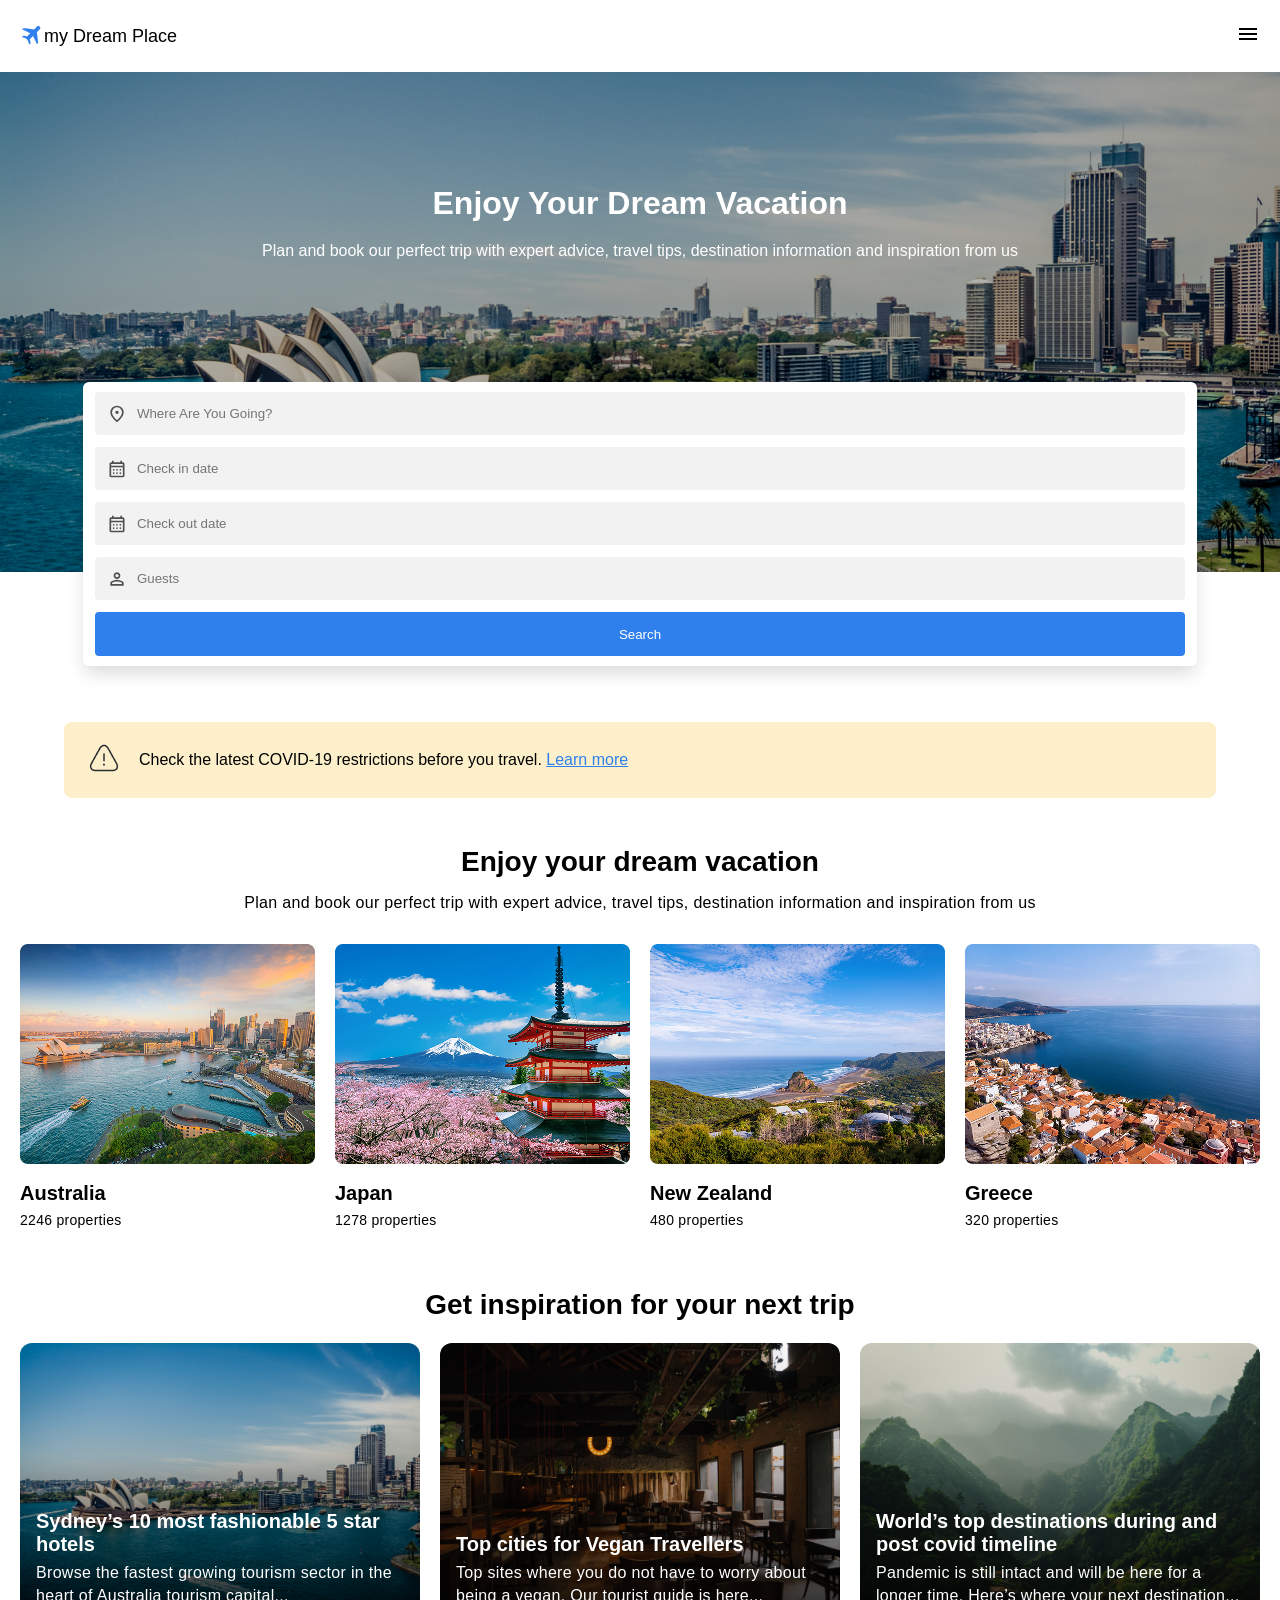
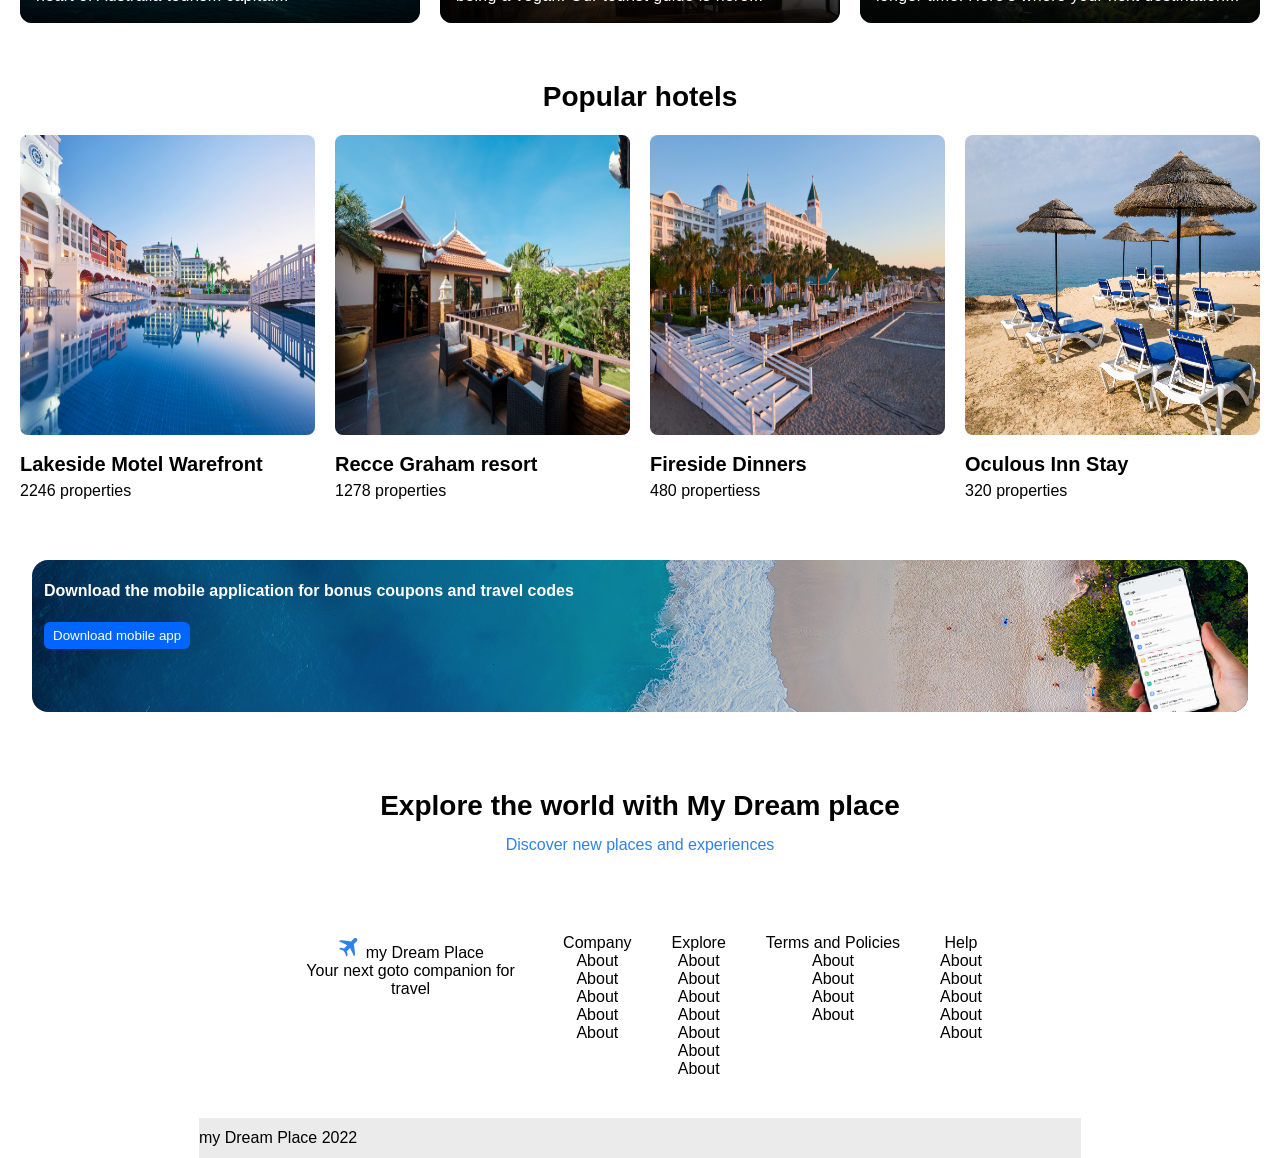
==== index.html @ c2b94d1c "Refactor mobile application section for improved layout and styling" ====
<!DOCTYPE html>
<html lang="en">
<head>
    <meta charset="UTF-8">
    <meta name="viewport" content="width=device-width, initial-scale=1.0">
    <title>Document</title>
    <link rel="stylesheet" href="style.css">
    <link rel="stylesheet" href="https://fonts.googleapis.com/css2?family=Material+Symbols+Outlined:opsz,wght,FILL,GRAD@24,400,0,0&icon_names=menu" />
</head>
<body>
    <header>
        <div class="header_dreamplace--logo">
            <div><img src="img/plane.png" alt="A Blue Plane Logo"></div>
            <div class="header_logo--text"><p>my Dream Place</p></div>
        </div>
        <nav>
            <div>
                <span class="material-symbols-outlined">menu</span>
            </div>
            <ul>
                <li class="nav-element"><a href="#">Home</a></li>
                <li class="nav-element"><a href="#">Discover</a></li>
                <li class="nav-element"><a href="#">Activities</a></li>
                <li class="nav-element"><a href="#">About</a></li>
                <li class="nav-element"><a href="#">Contact</a></li>
            </ul>
        </nav>
        <div class="header_dreamplace--account">
            <div class="header_account--register">
                <p>Register</p>
            </div>
            <div class="header_account--login">
                <p>Sign In</p>
            </div>
        </div>
    </header>
    <main>
        <div class="main_dreamvacation">
            <div class="main_dreamvacation--img">
                <img src="img/89fa2b06f05ea716209b4ede5a3107407feb60d4.jpg" alt="">
                <div class="main_dreamvacation--text">
                    <h1>Enjoy Your Dream Vacation</h1>
                    <p>Plan and book our perfect trip with expert advice, travel tips, destination information and  inspiration from us</p>
                </div>                
            </div>
            <div class="main_dreamvacation--search">
                <div class="main_search">
                    <div class="dreamvacation_search-input">
                        <input type="text" placeholder="Where Are You Going?">
                        <img src="img/location_on_24dp_4F4F4F_FILL0_wght400_GRAD0_opsz24.svg" alt="">
                    </div>
                    <div class="dreamvacation_search-input">
                        <input type="text" placeholder="Check in date">
                        <img src="img/calendar_month_24dp_4F4F4F_FILL0_wght400_GRAD0_opsz24.svg" alt="">
                    </div>
                    <div class="dreamvacation_search-input">
                        <input type="text" placeholder="Check out date">
                        <img src="img/calendar_month_24dp_4F4F4F_FILL0_wght400_GRAD0_opsz24.svg" alt="">
                    </div>
                    <div class="dreamvacation_search-input">
                        <input type="text" placeholder="Guests">
                        <img src="img/person_24dp_4F4F4F_FILL0_wght400_GRAD0_opsz24.svg" alt="">
                    </div>
                    <button>Search</button>                    
                </div>
            </div>
        </div>
    </main>
    <div class="main_covid">
        <div class="main_covid--dangericon">
            <img src="img/danger.png" alt="Danger Icon">
        </div>
        <div class="main_covid--text">
            <p>Check the latest COVID-19 restrictions before you travel. <span><a href="#">Learn more</a></span></p>
        </div>
    </div>
    <div class="dreamvacation_help">
        <section class="help_choose-country">
            <h2>Enjoy your dream vacation</h2>
            <p>Plan and book our perfect trip with expert advice, travel tips, destination information and inspiration from us</p>
            <div class="choose_country">
                <div class="choose_country--option">
                    <img src="img/australia.png" alt="Sydney">
                    <div class="country_option--text">
                        <h3>Australia</h3>
                        <p>2246 properties</p>
                    </div>
                </div>
                <div class="choose_country--option">
                    <img src="img/japan.png" alt="Sydney">
                    <div class="country_option--text">
                        <h3>Japan</h3>
                        <p>1278 properties</p>
                    </div>
                </div>
                <div class="choose_country--option">
                    <img src="img/new-zealand.png" alt="Sydney">
                    <div class="country_option--text">
                        <h3>New Zealand</h3>
                        <p>480 properties</p>
                    </div>
                </div>
                <div class="choose_country--option">
                    <img src="img/greece.png" alt="Sydney">
                    <div class="country_option--text">
                        <h3>Greece</h3>
                        <p>320 properties</p>
                    </div>
                </div>
            </div>
        </section>
        <section class="help_inspiration">
            <h2>Get inspiration for your next trip</h2>
            <div class="inspiration_trip">
                <div class="inspiration_trip--card">
                    <img src="img/sydney2.jpg" alt="Sydney">
                    <div class="gradient"></div>
                    <div class="inspiration_trip--text">
                        <h3>Sydney’s 10 most fashionable 5 star hotels</h3>
                        <p>Browse the fastest growing tourism sector in the heart of Australia tourism capital...</p>
                    </div>
                </div>
                <div class="inspiration_trip--card">
                    <img src="img/restaurant.jpg" alt="Sydney">
                    <div class="gradient"></div>
                    <div class="inspiration_trip--text">
                    <h3>Top cities for Vegan Travellers</h3>
                    <p>Top sites where you do not have to worry about being a vegan. Our tourist guide is here...</p>
                    </div>
                </div>
                <div class="inspiration_trip--card">
                    <img src="img/greenmountains.jpg" alt="Sydney">
                    <div class="gradient"></div>
                    <div class="inspiration_trip--text">
                    <h3>World’s top destinations during and post covid timeline</h3>
                    <p>Pandemic is still intact and will be here for a longer time. Here’s where your next destination...</p>
                    </div>
                </div>
            </div>
        </section>
        <section class="popular_hotels">
            <h2>Popular hotels</h2>
            <div class="popular_hotels--option">
                <div class="hotels_option">
                    <img src="img/hotel1.jpg" alt="Hotel">
                    <div>
                        <h3>Lakeside Motel Warefront</h3>
                        <p>2246 properties</p>
                    </div>                    
                </div>
                <div class="hotels_option">
                    <img src="img/relax-resort.jpg" alt="Hotel">
                    <div>
                        <h3>Recce Graham resort</h3>
                        <p>1278 properties</p>
                    </div>                    
                </div>
                <div class="hotels_option">
                    <img src="img/popular-resort.jpg" alt="Hotel">
                    <div>
                        <h3>Fireside Dinners</h3>
                        <p>480 propertiess</p>
                    </div>                    
                </div>
                <div class="hotels_option">
                    <img src="img/beach-resort.jpg" alt="Hotel">
                    <div>
                        <h3>Oculous Inn Stay</h3>
                        <p>320 properties</p>
                    </div>                    
                </div>
            </div>
        </section>
    </div>
    <div class="mobile_application">
        <div class="mobile_application1">
            <div class="application_ad--img1">
                <img src="img/beach.png" alt="">
            </div>
            <div class="application_ad--img2">
                <img src="img/hand.png" alt="">
            </div>
            <div class="application_ad--text">
                <h2>Download the mobile application for bonus coupons and travel codes</h2>
                <button>Download mobile app</button>
            </div>            
        </div>
    </div>
    <div class="mobile_application--text">
        <h2>Explore the world with My Dream place</h2>
        <p>Discover new places and experiences</p>
    </div>
    <footer class="footer_dreamplace">
        <div class="footer_dreamplace--logo">
            <img src="img/plane.png" alt="">
            <span>my Dream Place</span>
            <p>Your next goto companion for travel</p>
        </div>
        <div>
            <span>Company</span>
            <ul>
                <li>About</li>
                <li>About</li>
                <li>About</li>
                <li>About</li>
                <li>About</li>
            </ul>
        </div>  
        <div>
            <span>Explore</span>
            <ul>
                <li>About</li>
                <li>About</li>
                <li>About</li>
                <li>About</li>
                <li>About</li>
                <li>About</li>
                <li>About</li>
            </ul>
        </div>
        <div>
            <span>Terms and Policies</span>
            <ul>
                <li>About</li>
                <li>About</li>
                <li>About</li>
                <li>About</li>
            </ul>
        </div>
        <div>
            <span>Help</span>
            <ul>
                <li>About</li>
                <li>About</li>
                <li>About</li>
                <li>About</li>
                <li>About</li>
            </ul>
        </div>
        <div class="copy">
            <p>my Dream Place 2022</p>
        </div>
    </footer>
</body>
</html>
---- style.css ----
* {
    box-sizing: border-box;
    margin: 0;
    padding: 0;
    list-style: none;
}

:root {
    --principal-color: #FFFFFF;
    --secondary-color: #000000;
    --text-color: #333333;
    --logo-text: #1B1F2D;
    --input-color: #F2F2F2;
    --gray-text-color: #4F4F4F;
    --button-color: #2F80ED;
    --covid-advise: #FCEFCA;    
    --copy:#EBEBEB;
}

body {
    background-color: var(--principal-color);
    font-family: Arial, Helvetica, sans-serif;
    display: flex;
    flex-direction: column;
    align-items: center;
}


/* HEADER ------------- */

header{
    display: flex;
    width: 100%;
    justify-content: space-between;
    padding: 22px 20px;
}

.header_dreamplace--logo {
    display: flex;
    align-items: center;
}

.header_logo--text{
    font-size: 18px;
    letter-spacing: 2%;
}

nav ul {
    display: none;
}

.header_dreamplace--account {
    display: none;
}

/* MAIN ---------------- */

main{
    width: 100%;
}

.main_dreamvacation{ 
    position: relative;
    display: flex;
    flex-direction: column;
    align-items: center;
    height: 100%;
}

.main_dreamvacation--img {
    width: 100%;
    height: 500px;
    position: relative;    
}

.main_dreamvacation--img img{
    width: 100%;
    height: 100%;
    filter: brightness(0.7);
    object-fit: cover;
}

.main_dreamvacation--text {
    color: var(--principal-color);
    text-align: center;
    position: absolute;
    width: 100%;
    top: 30%;
    left: 50%;
    transform: translate(-50%,-50%);
}

.main_dreamvacation--text h1{
    margin-bottom: 20px;
    font-size: 32px;
}

.main_dreamvacation--search {
    position: absolute;
    top: 62%;
    left: 50%;
    transform: translate(-50%);
    width: 100%;
    display: flex;
    justify-content: center;
}

.main_search {
    display: flex;
    flex-wrap: wrap;
    justify-content: center;
    background-color: var(--principal-color);
    padding: 10px 12px;
    border-radius: 6px;
    gap: 12px;
    box-shadow: 0px 9px 18px -2px rgba(0,0,0,0.15);
}

.dreamvacation_help {
    width: 100%;
    max-width: 1240px;
}

.dreamvacation_search-input {
    position: relative;
    width: 100%;
}

.dreamvacation_search-input input{
    background-color: var(--input-color);
    border-radius: 4px;
    border: none;
    padding: 14px 14px 14px 42px;
    width: 100%;
}

.dreamvacation_search-input img{
    position: absolute;
    left: 12px;
    top: 50%;
    transform: translateY(-50%);
    width: 20px;
}

.main_search button{
    display: inline-block;
    width: 100%;
    padding: 12px 50px;
    height: 44px;
    color: var(--principal-color);
    background-color: var(--button-color);
    border: none;
    border-radius: 4px;
}

.main_covid{
    margin-top: 150px;
    display: flex;
    align-items: center;
    background-color: var(--covid-advise);
    padding: 20px 24px;
    gap: 19px;
    width: 90%;
    max-width: 1240px;
    margin-bottom: 50px;
    border-radius: 8px;
}

.main_covid--text{
    font-size: 16px;
}

.main_covid--text span a {
    color: var(--button-color);
}

/* TRAVEL HELP */
.help_choose-country{
    text-align: center;
    margin-bottom: 60px;
}

h2 {
    font-size: 28px;
    line-height: 1;
    text-align: center;
    margin-bottom: 24px;
}

.help_choose-country p {
    font-size: 16px;
    line-height: 1.4;
    letter-spacing: 0.02em;
    margin-bottom: 30px;
}

.help_choose-country h2{
    margin: 0;
    margin-bottom: 16px;
}

.choose_country{
    display: flex;
    justify-content: center;
    flex-wrap: wrap;
    gap: 20px;
}

.choose_country--option img {
    width: 100%;
}

.country_option--text{
    margin-top: 14px;
    text-align: left;
}

h3{
    font-size: 20px;
}

.country_option--text p{
    margin: 0;
    margin-top: 6px;
    font-size: 14px;
    letter-spacing: 0.02em;
}


.inspiration_trip {
    margin-top: 24px;
    display: flex;
    flex-wrap: wrap;
    justify-content: center;
    position: relative;
    gap: 20px;
}

.inspiration_trip--card {
    position: relative; /* Limita el degradado y el texto a la imagen */
    width: 90%;
    max-width: 400px;
    max-height: 280px;
    aspect-ratio: 4 / 3;
    border-radius: 12px;
    overflow: hidden;
}

.inspiration_trip--card img {
    width: 100%;
    height: 100%;
    object-fit: cover;
    display: block;
}

.gradient {
    position: absolute;
    top: 0;
    left: 0;
    width: 100%;
    height: 100%;
    background: linear-gradient(to top, rgba(0, 0, 0, 0.85) 0%, rgba(0, 0, 0, 0.2) 60%, transparent 100%);
}

.inspiration_trip--text {
    position: absolute;
    bottom: 0;
    left: 0;
    width: 100%;
    padding: 16px;
    box-sizing: border-box;
    color: #ffffff;
}

.inspiration_trip--text h2 {
    margin: 0;
    line-height: 1.2;
    text-align: start;
}

.inspiration_trip--text p {
    font-size: 16px;
    line-height: 1.4;
    margin-top: 6px;
    letter-spacing: 0.02em; 
    width: 100%; 
}

.popular_hotels{
    margin: 60px 0;
}

.popular_hotels--option{
    display: flex;
    flex-wrap: wrap;
    gap: 20px;
    justify-content: center;
}

.hotels_option{
    width: 295px;
}

.hotels_option img {
    width: 100%;
    height: 300px;
    border-radius: 8px;
}

.hotels_option h3 {
    margin-top: 14px;
    margin-bottom: 6px;
}

/* MOBILE APPLICATION */

.mobile_application {
    width: 95%;
    max-width: 1240px;
}

.mobile_application1 {
    position: relative;
    margin: 0 auto;
    border-radius: 16px;
    overflow: hidden; /* Corta la imagen de la playa en las esquinas redondeadas */
    display: flex;
    flex-direction: column;
    align-items: space-between;
}

.application_ad--img1 {
    width: 100%;
    height: 280px;
    position: absolute;
    z-index: 1;
}

.application_ad--img1 img{
    width: 100%;
    height: 100%;
    object-fit: cover;
    object-position: center;
}

.application_ad--img2 {
    position: absolute;
    right: -100px; /* Lo fijamos al borde derecho */
    bottom: -70px; /* Se apoya en la parte inferior */
    height: 160%; /* Le damos suficiente altura para que sobresalga */
    z-index: 2;
}

.application_ad--img2 img{
    width: 100%;
    height: 100%;
    object-fit: contain;
    transform: rotate(-10deg);
}

.application_ad--text {
    position: relative;
    z-index: 3;
    height: 152px;
    padding: 20px 12px;
    color: #ffffff;
    top: 10%;
}

.application_ad--text h2 {
    font-size: 16px;
    text-align: start;
    margin-bottom: 20px;
    line-height: 1.4;
    max-width: 60%;
}

.application_ad--text button {
    padding: 6px 9px;
    background-color: #0066ff;
    color: white;
    border: none;
    border-radius: 6px;
    cursor: pointer;
}

.mobile_application--text {
    margin: 80px 0;
    text-align: center;
}

.mobile_application--text h2{
    margin: 0;
    margin-bottom: 16px;
}

.mobile_application--text p{
    color: var(--button-color);
}

/* FOOTER */

.footer_dreamplace {
    display: flex;
    justify-content: center;
    flex-wrap: wrap;
    gap: 40px;
    text-align: center;
}

.footer_dreamplace--logo {
    width: 225px;
    height: 70px;
}

.copy {
    width: 100%;
    height: 40px;
    background-color: var(--copy);
    display: flex;
    align-items: center;
}
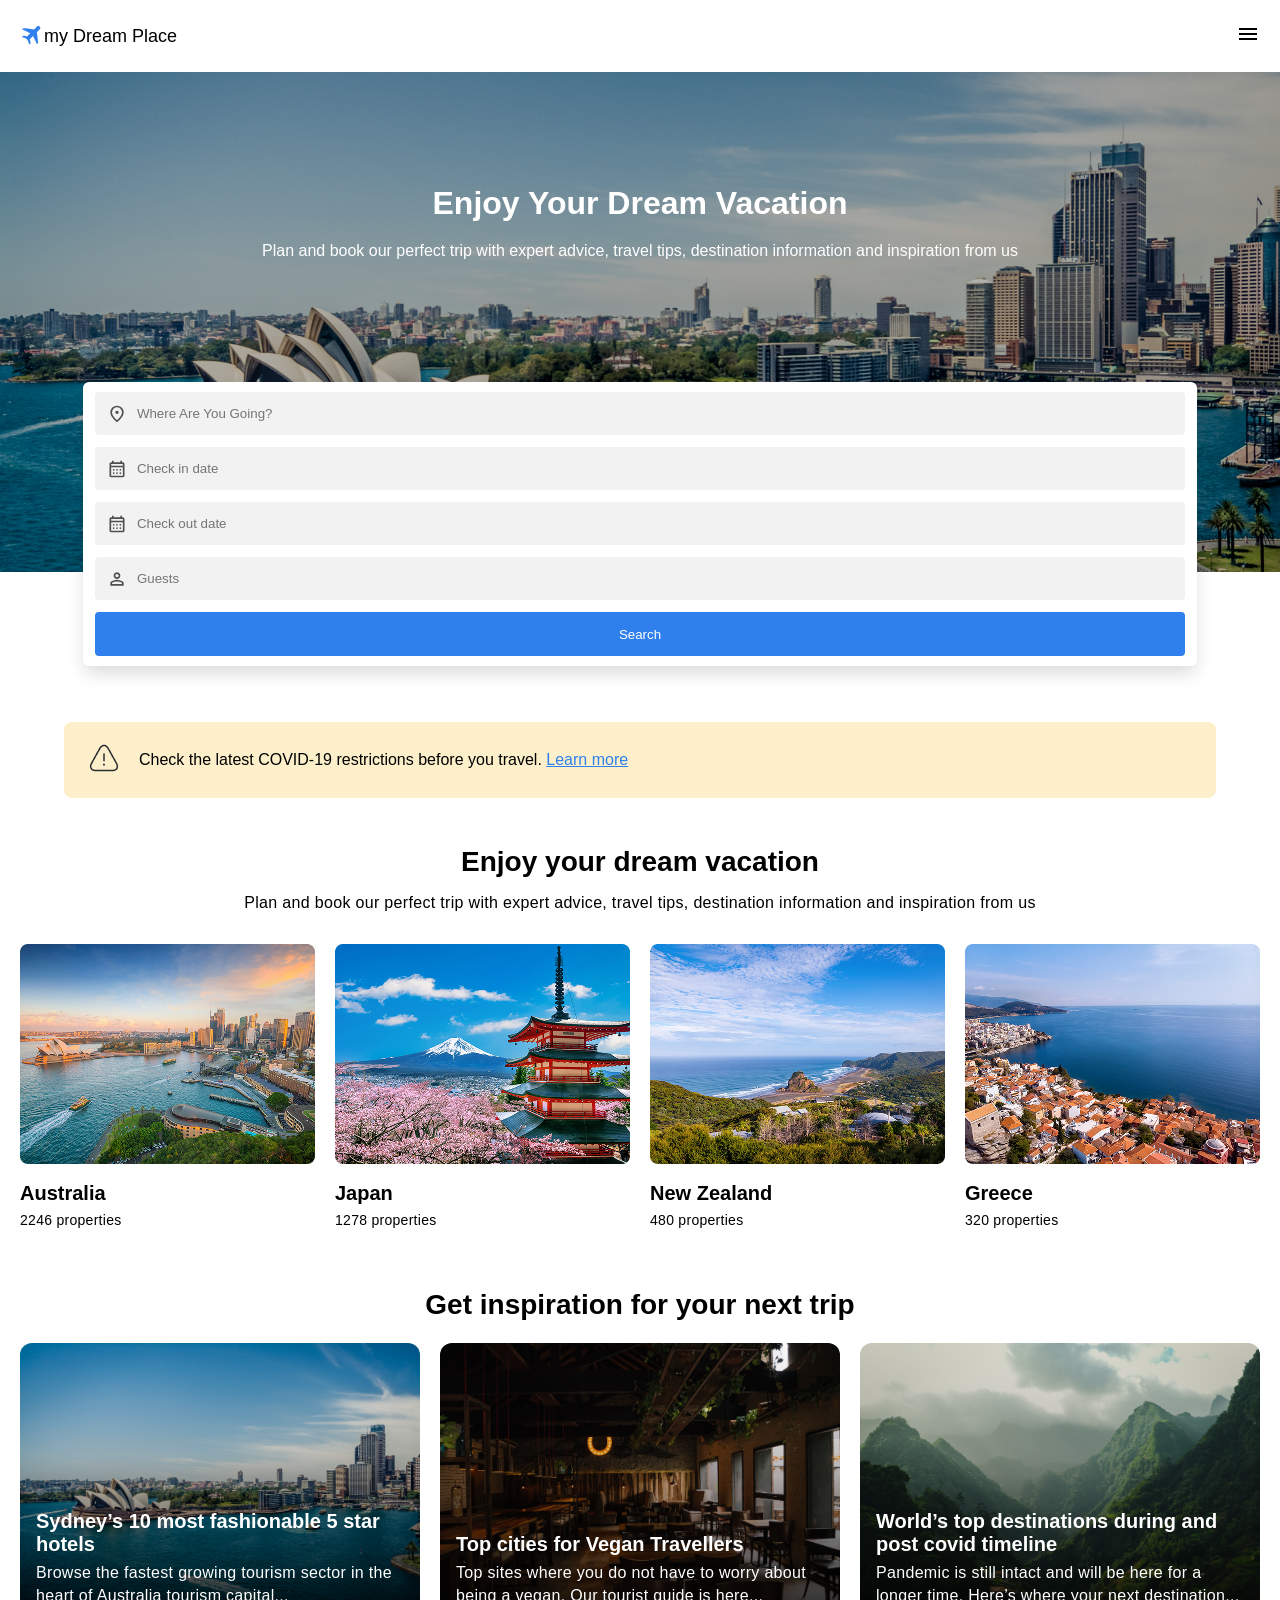
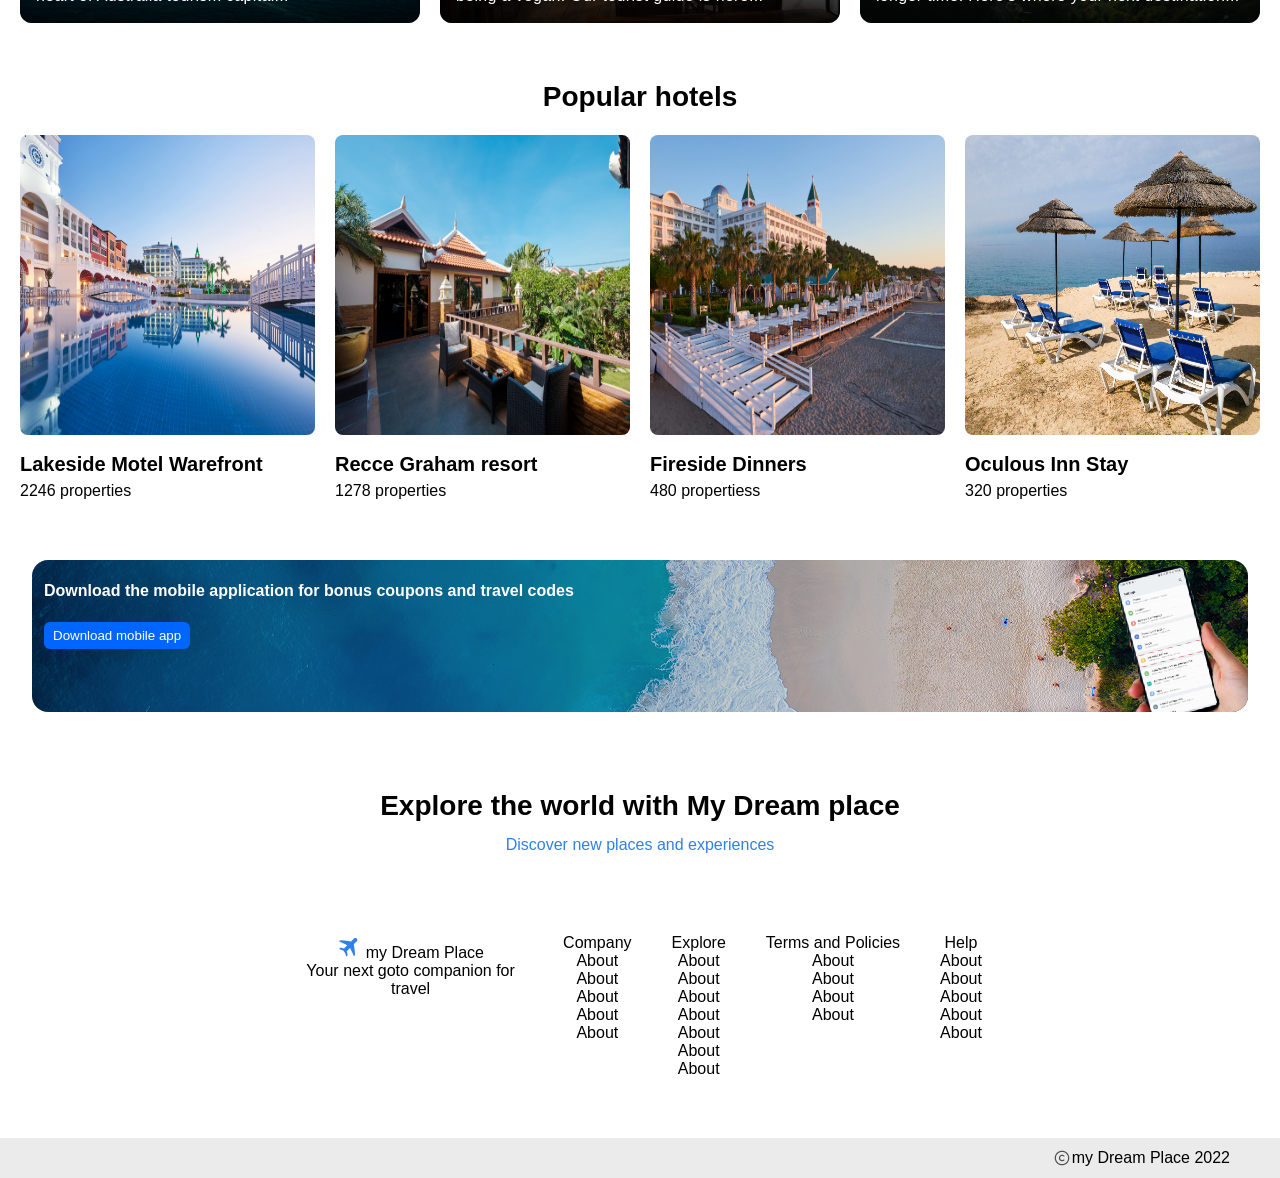
==== commit 5b267baa: "Refactor footer structure and styling for improved layout and responsiveness" ====
--- a/index.html
+++ b/index.html
@@ -190,54 +190,59 @@
         <h2>Explore the world with My Dream place</h2>
         <p>Discover new places and experiences</p>
     </div>
-    <footer class="footer_dreamplace">
-        <div class="footer_dreamplace--logo">
-            <img src="img/plane.png" alt="">
-            <span>my Dream Place</span>
-            <p>Your next goto companion for travel</p>
-        </div>
-        <div>
-            <span>Company</span>
-            <ul>
-                <li>About</li>
-                <li>About</li>
-                <li>About</li>
-                <li>About</li>
-                <li>About</li>
-            </ul>
-        </div>  
-        <div>
-            <span>Explore</span>
-            <ul>
-                <li>About</li>
-                <li>About</li>
-                <li>About</li>
-                <li>About</li>
-                <li>About</li>
-                <li>About</li>
-                <li>About</li>
-            </ul>
-        </div>
-        <div>
-            <span>Terms and Policies</span>
-            <ul>
-                <li>About</li>
-                <li>About</li>
-                <li>About</li>
-                <li>About</li>
-            </ul>
-        </div>
-        <div>
-            <span>Help</span>
-            <ul>
-                <li>About</li>
-                <li>About</li>
-                <li>About</li>
-                <li>About</li>
-                <li>About</li>
-            </ul>
+    <footer>
+        <div class="footer_dreamplace">
+            <div class="footer_dreamplace--logo">
+                <img src="img/plane.png" alt="">
+                <span>my Dream Place</span>
+                <p>Your next goto companion for travel</p>
+            </div>
+            <div>
+                <span>Company</span>
+                <ul>
+                    <li>About</li>
+                    <li>About</li>
+                    <li>About</li>
+                    <li>About</li>
+                    <li>About</li>
+                </ul>
+            </div>  
+            <div>
+                <span>Explore</span>
+                <ul>
+                    <li>About</li>
+                    <li>About</li>
+                    <li>About</li>
+                    <li>About</li>
+                    <li>About</li>
+                    <li>About</li>
+                    <li>About</li>
+                </ul>
+            </div>
+            <div>
+                <span>Terms and Policies</span>
+                <ul>
+                    <li>About</li>
+                    <li>About</li>
+                    <li>About</li>
+                    <li>About</li>
+                </ul>
+            </div>
+            <div>
+                <span>Help</span>
+                <ul>
+                    <li>About</li>
+                    <li>About</li>
+                    <li>About</li>
+                    <li>About</li>
+                    <li>About</li>
+                </ul>
+            </div>            
         </div>
         <div class="copy">
+            <div class="copy-logo">
+                <img src="img/copyright.png" alt="">
+            </div>
             <p>my Dream Place 2022</p>
         </div>
     </footer>
--- a/style.css
+++ b/style.css
@@ -400,7 +400,16 @@
 
 /* FOOTER */
 
+footer{
+    width: 100%;
+    display: flex;
+    flex-direction: column;
+    align-items: center;
+}
+
 .footer_dreamplace {
+    width: 100%;
+    max-width: 1240px;
     display: flex;
     justify-content: center;
     flex-wrap: wrap;
@@ -419,4 +428,13 @@
     background-color: var(--copy);
     display: flex;
     align-items: center;
+    justify-content: end;
+    margin-top: 60px;
+    padding: 10px 50px 10px 0;
+    gap: 2px;
+}
+
+.copy-logo{
+    display: flex;
+    align-items: center;
 }
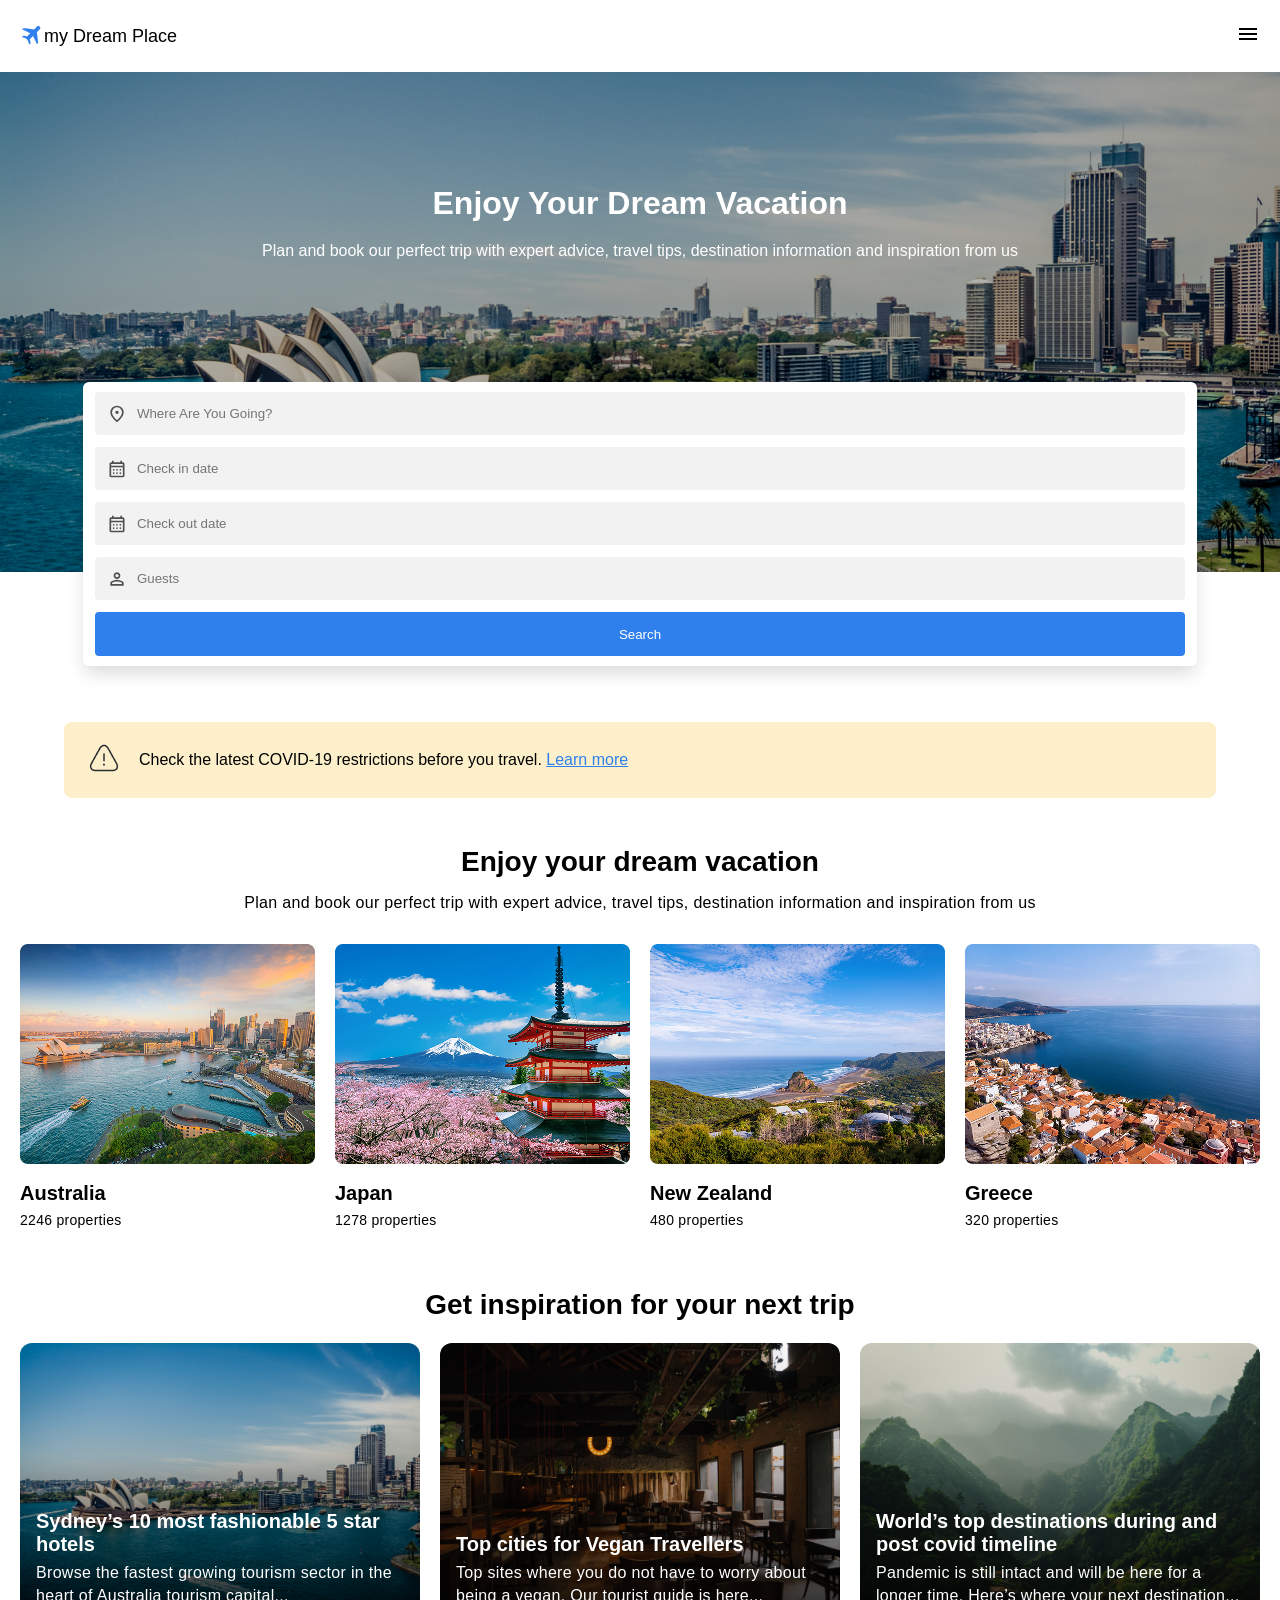
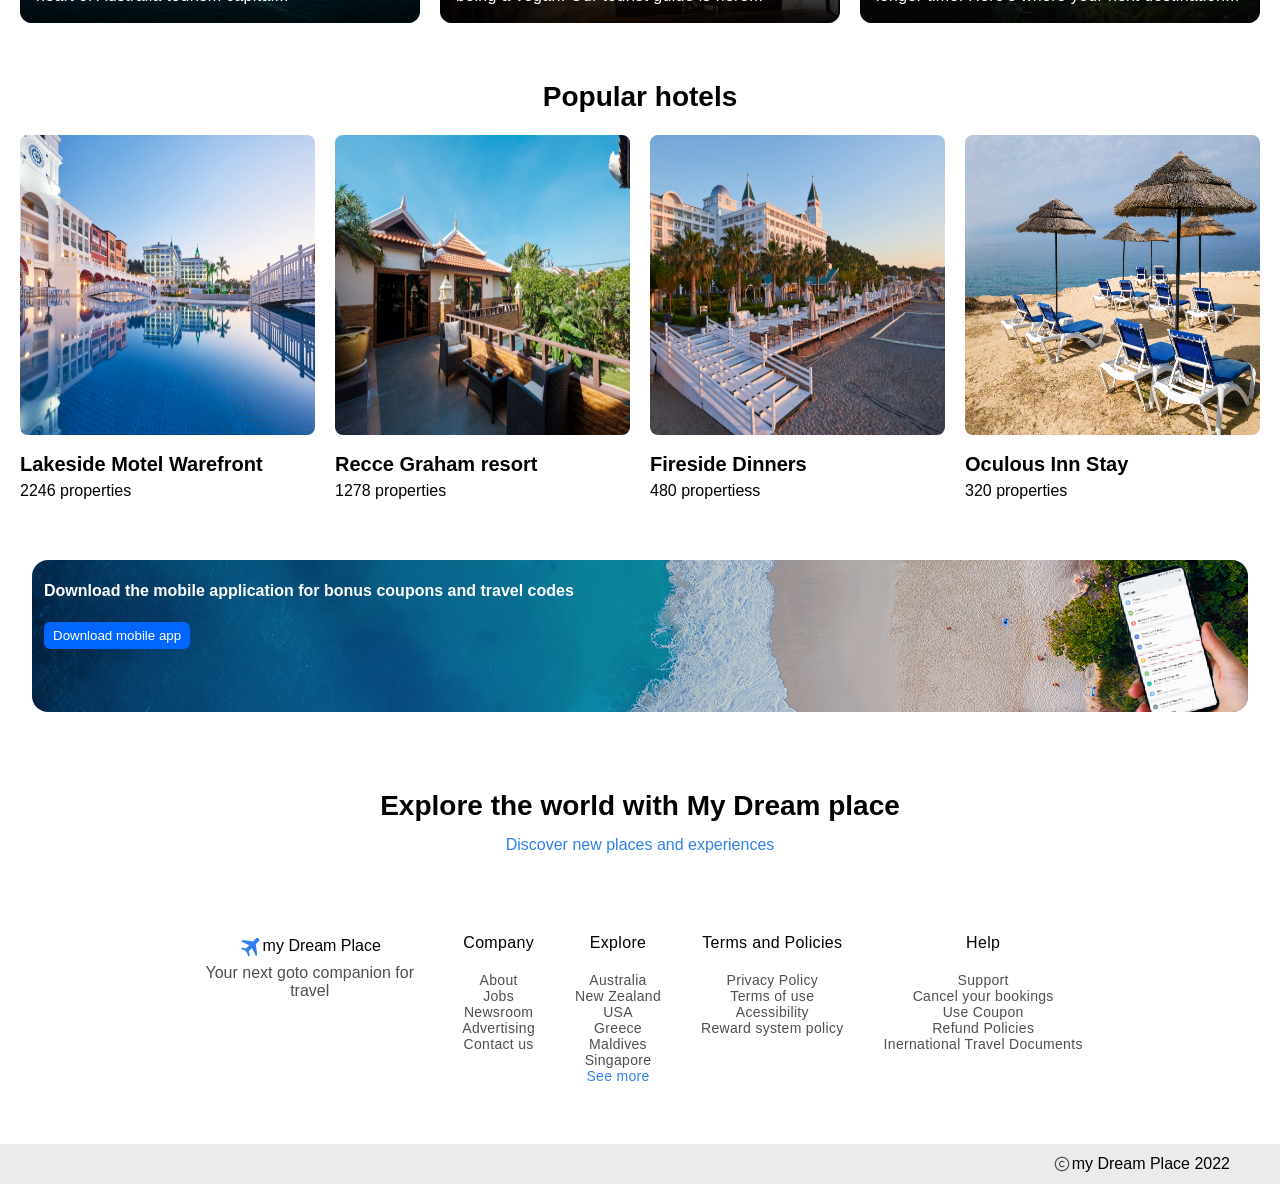
==== commit fca2fb51: "Refactor footer layout and styling for improved organization and visual appeal" ====
--- a/index.html
+++ b/index.html
@@ -192,50 +192,53 @@
     </div>
     <footer>
         <div class="footer_dreamplace">
-            <div class="footer_dreamplace--logo">
-                <img src="img/plane.png" alt="">
-                <span>my Dream Place</span>
+            <div class="footer_dreamplace--logo footer_dreamplace-item">
+                <div class="dreamplace">
+                    <img src="img/plane.png" alt="">
+                    <span>my Dream Place</span>                    
+                </div>
                 <p>Your next goto companion for travel</p>
             </div>
-            <div>
-                <span>Company</span>
+            <div class="footer_dreamplace-item">
+                <span class="footer-title">Company</span>
                 <ul>
                     <li>About</li>
-                    <li>About</li>
-                    <li>About</li>
-                    <li>About</li>
-                    <li>About</li>
+                    <li>Jobs</li>
+                    <li>Newsroom</li>
+                    <li>Advertising</li>
+                    <li>Contact us</li>
                 </ul>
             </div>  
-            <div>
-                <span>Explore</span>
-                <ul>
-                    <li>About</li>
-                    <li>About</li>
-                    <li>About</li>
-                    <li>About</li>
-                    <li>About</li>
-                    <li>About</li>
-                    <li>About</li>
-                </ul>
-            </div>
-            <div>
-                <span>Terms and Policies</span>
-                <ul>
-                    <li>About</li>
-                    <li>About</li>
-                    <li>About</li>
-                    <li>About</li>
-                </ul>
-            </div>
-            <div>
-                <span>Help</span>
-                <ul>
-                    <li>About</li>
-                    <li>About</li>
-                    <li>About</li>
-                    <li>About</li>
-                    <li>About</li>
+            <div class="footer_dreamplace-item">
+                <span class="footer-title">Explore</span>
+                <ul>
+                    <li>Australia</li>
+                    <li>New Zealand</li>
+                    <li class="none">United States America (USA)</li>
+                    <li>USA</li>
+                    <li>Greece</li>
+                    <li>Maldives</li>
+                    <li>Singapore</li>
+                    <li><span class="link-more">See more</span></li>
+                </ul>
+            </div>
+            <div class="footer_dreamplace-item">
+                <span class="footer-title">Terms and Policies</span>
+                <ul>
+                    <li>Privacy Policy</li>
+                    <li>Terms of use</li>
+                    <li>Acessibility</li>
+                    <li>Reward system policy</li>
+                </ul>
+            </div>
+            <div class="footer_dreamplace-item">
+                <span class="footer-title">Help</span>
+                <ul>
+                    <li>Support</li>
+                    <li>Cancel your bookings</li>
+                    <li>Use Coupon</li>
+                    <li>Refund Policies</li>
+                    <li>Inernational Travel Documents</li>
                 </ul>
             </div>            
         </div>
--- a/style.css
+++ b/style.css
@@ -25,6 +25,9 @@
     align-items: center;
 }
 
+.none{
+    display: none;
+}
 
 /* HEADER ------------- */
 
@@ -417,9 +420,20 @@
     text-align: center;
 }
 
+.dreamplace{
+    display: flex;
+    align-items: center;
+    justify-content: center;
+}
+
 .footer_dreamplace--logo {
     width: 225px;
     height: 70px;
+}
+
+.footer_dreamplace--logo p{
+    color: var(--gray-text-color);
+    margin-top: 6px;
 }
 
 .copy {
@@ -437,4 +451,25 @@
 .copy-logo{
     display: flex;
     align-items: center;
+}
+
+.footer-title{
+    font-size: 16px;
+    font-weight: 500;
+    letter-spacing: 0.02rem;
+}
+
+.footer_dreamplace-item ul {
+    margin-top: 20px;
+}
+.footer_dreamplace-item ul li {
+    color: var(--gray-text-color);
+    font-size: 14px;
+    letter-spacing: 0.02rem;
+    cursor: pointer;
+}
+
+.link-more{
+    color: var(--button-color);
+    font-size: 14px;
 }
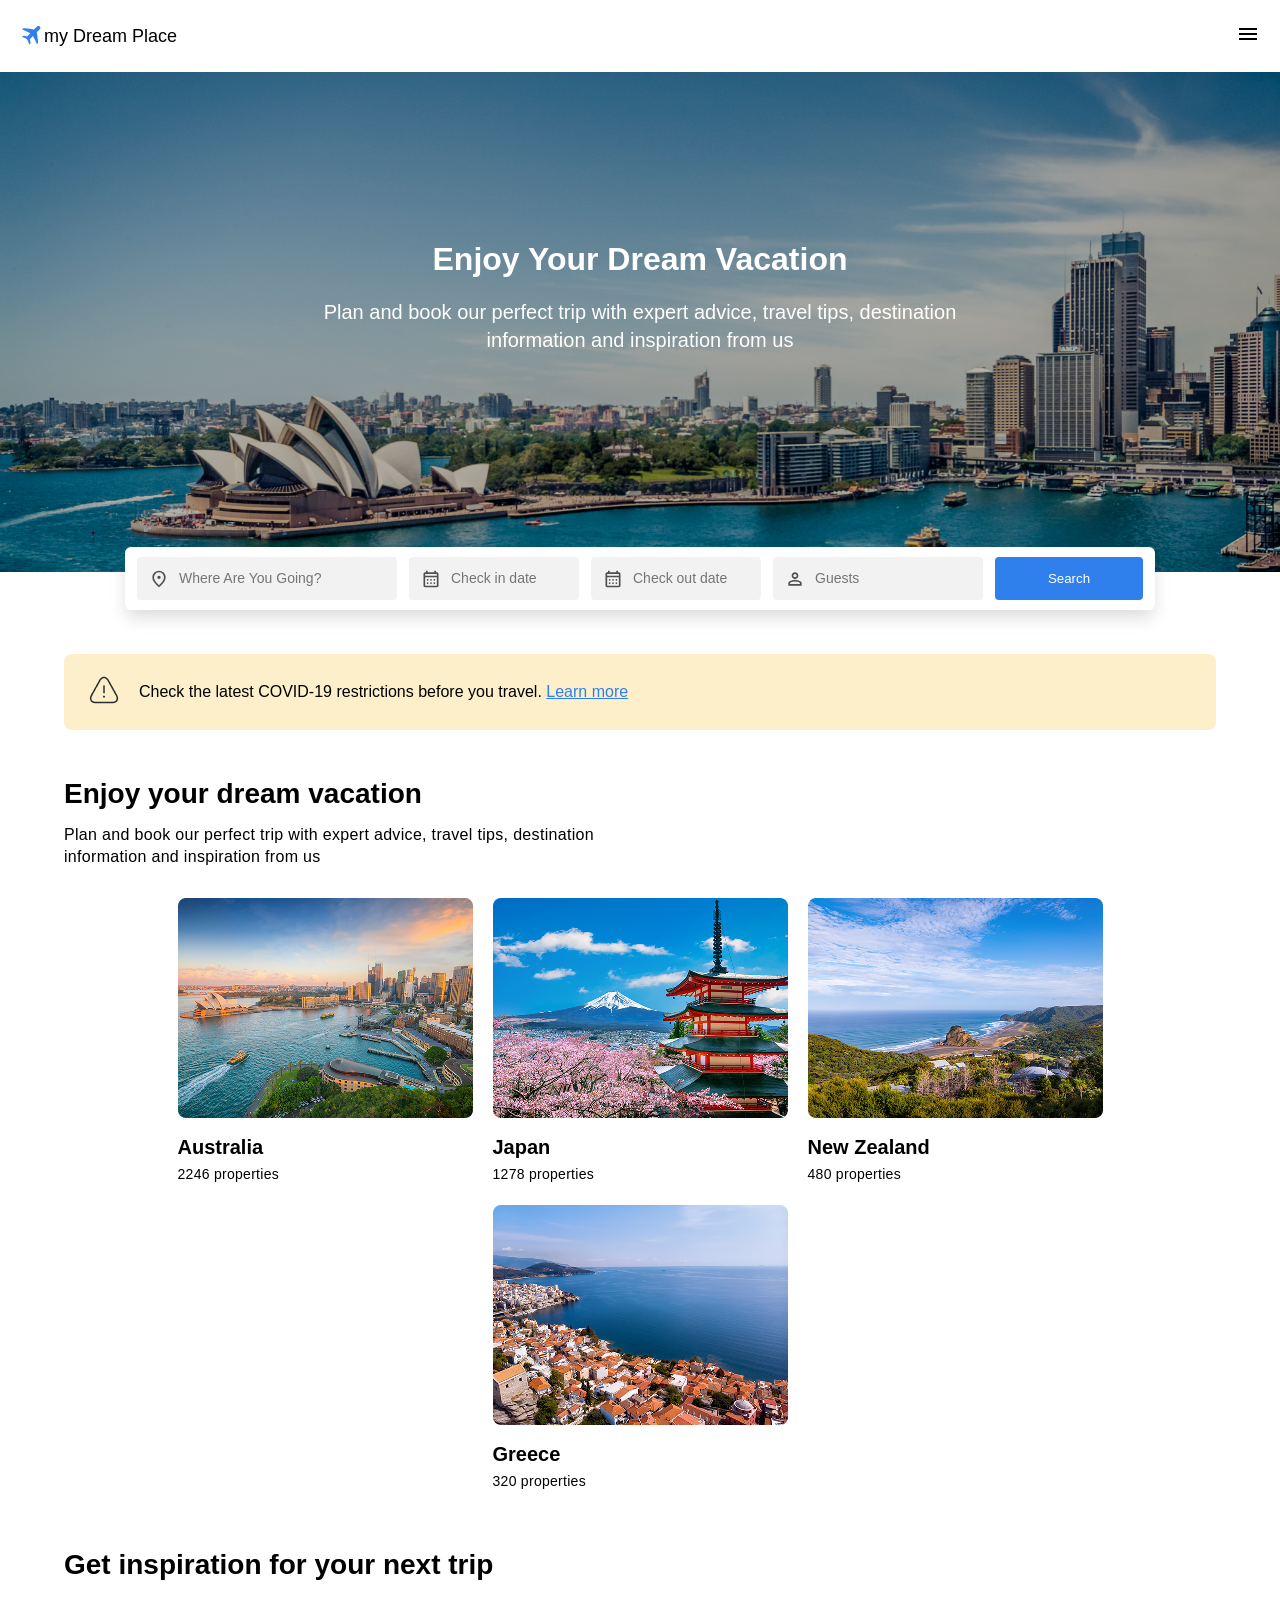
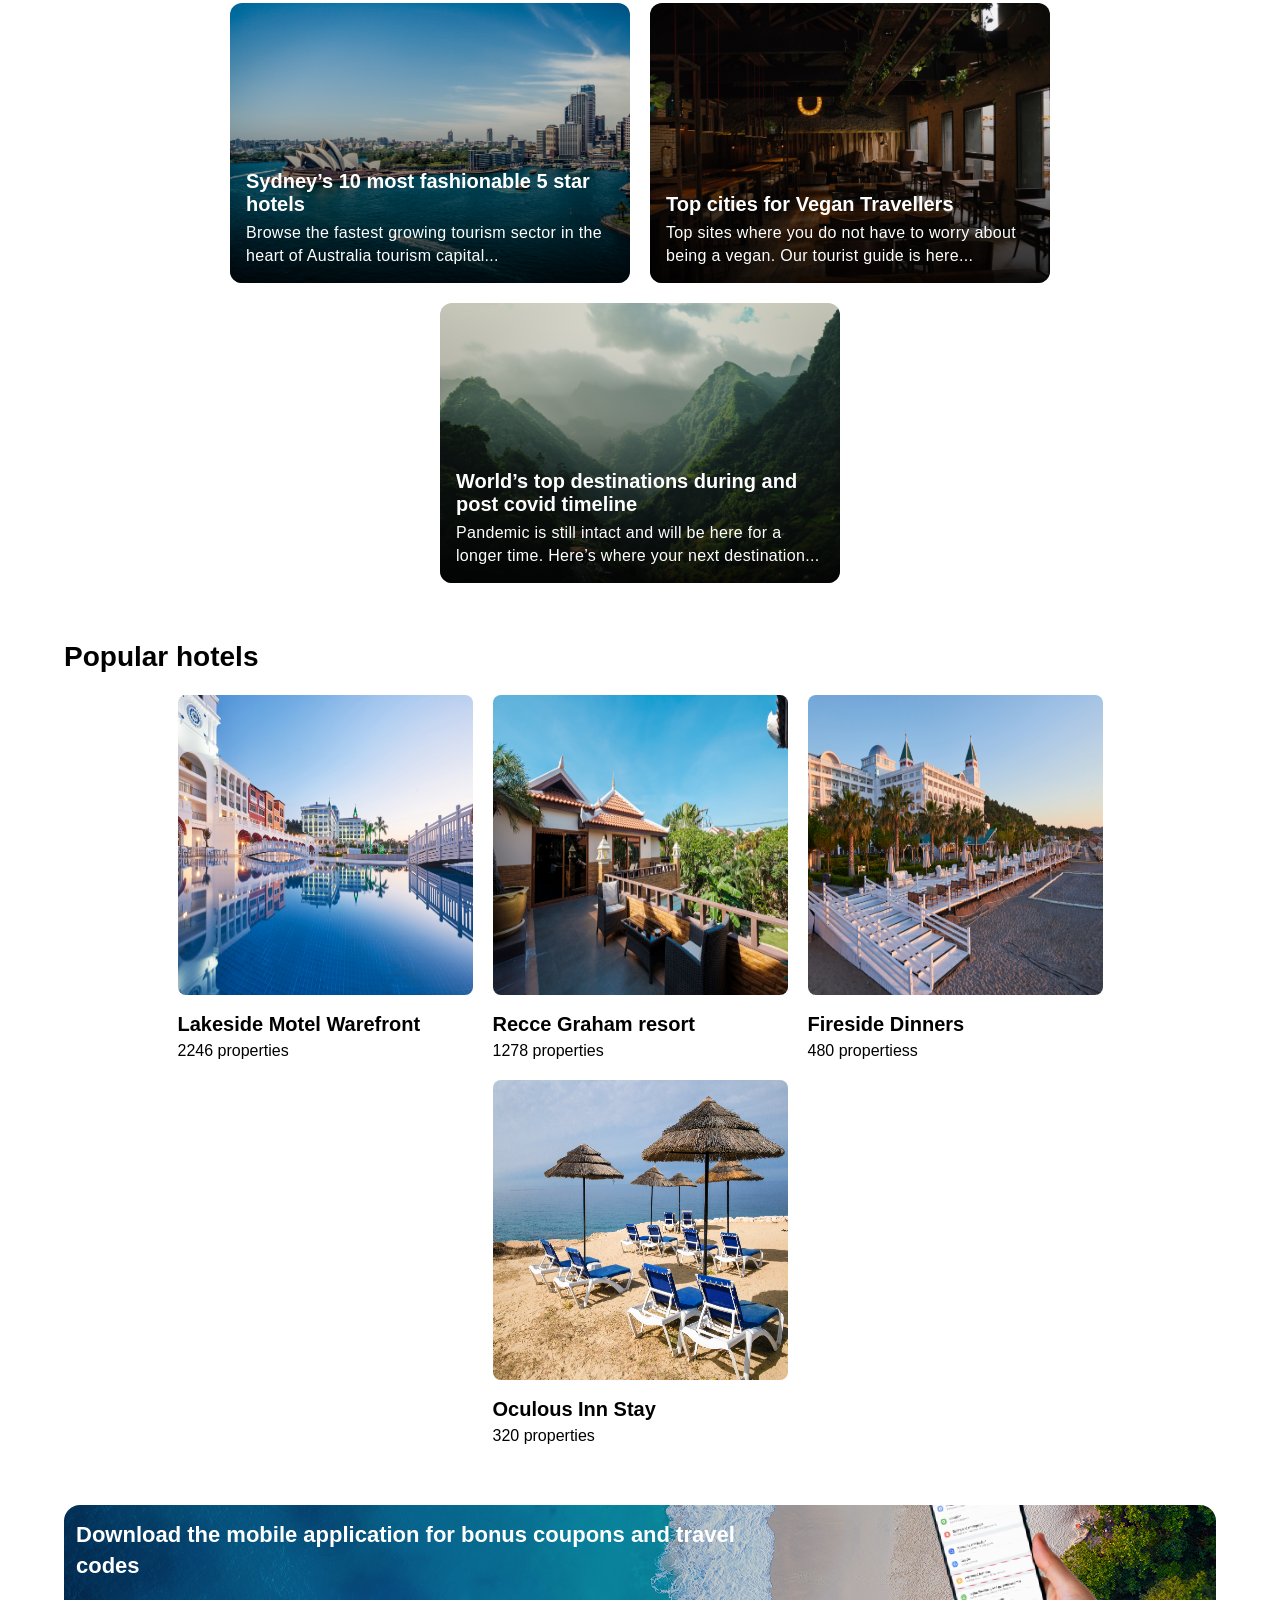
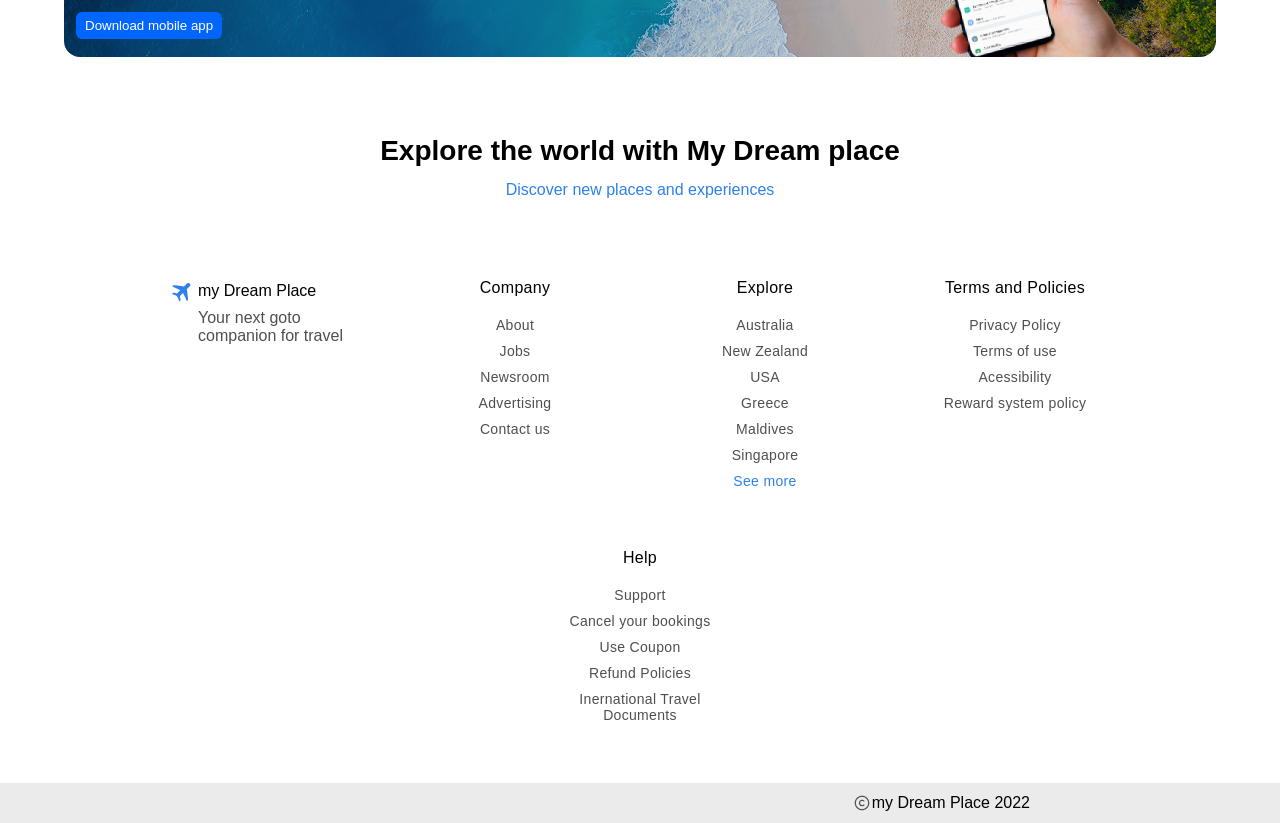
==== commit 3341bcd1: "Refactor search input layout and footer styling for improved responsiveness and organization" ====
--- a/index.html
+++ b/index.html
@@ -45,19 +45,19 @@
             </div>
             <div class="main_dreamvacation--search">
                 <div class="main_search">
-                    <div class="dreamvacation_search-input">
+                    <div class="dreamvacation_search-input inputone">
                         <input type="text" placeholder="Where Are You Going?">
                         <img src="img/location_on_24dp_4F4F4F_FILL0_wght400_GRAD0_opsz24.svg" alt="">
                     </div>
-                    <div class="dreamvacation_search-input">
+                    <div class="dreamvacation_search-input inputtwo">
                         <input type="text" placeholder="Check in date">
                         <img src="img/calendar_month_24dp_4F4F4F_FILL0_wght400_GRAD0_opsz24.svg" alt="">
                     </div>
-                    <div class="dreamvacation_search-input">
+                    <div class="dreamvacation_search-input inputtwo">
                         <input type="text" placeholder="Check out date">
                         <img src="img/calendar_month_24dp_4F4F4F_FILL0_wght400_GRAD0_opsz24.svg" alt="">
                     </div>
-                    <div class="dreamvacation_search-input">
+                    <div class="dreamvacation_search-input inputthree">
                         <input type="text" placeholder="Guests">
                         <img src="img/person_24dp_4F4F4F_FILL0_wght400_GRAD0_opsz24.svg" alt="">
                     </div>
@@ -76,8 +76,10 @@
     </div>
     <div class="dreamvacation_help">
         <section class="help_choose-country">
-            <h2>Enjoy your dream vacation</h2>
-            <p>Plan and book our perfect trip with expert advice, travel tips, destination information and inspiration from us</p>
+            <div class="text">
+                <h2>Enjoy your dream vacation</h2>
+                <p>Plan and book our perfect trip with expert advice, travel tips, destination information and inspiration from us</p>
+            </div>
             <div class="choose_country">
                 <div class="choose_country--option">
                     <img src="img/australia.png" alt="Sydney">
@@ -222,7 +224,7 @@
                     <li><span class="link-more">See more</span></li>
                 </ul>
             </div>
-            <div class="footer_dreamplace-item">
+            <div class="footer_dreamplace-item left">
                 <span class="footer-title">Terms and Policies</span>
                 <ul>
                     <li>Privacy Policy</li>
@@ -231,7 +233,7 @@
                     <li>Reward system policy</li>
                 </ul>
             </div>
-            <div class="footer_dreamplace-item">
+            <div class="footer_dreamplace-item left">
                 <span class="footer-title">Help</span>
                 <ul>
                     <li>Support</li>
@@ -242,12 +244,12 @@
                 </ul>
             </div>            
         </div>
-        <div class="copy">
-            <div class="copy-logo">
+    </footer>
+    <div class="copy">
+        <div class="copy-logo">
                 <img src="img/copyright.png" alt="">
-            </div>
-            <p>my Dream Place 2022</p>
-        </div>
-    </footer>
+        </div>
+        <p>my Dream Place 2022</p>
+    </div>
 </body>
 </html>
--- a/style.css
+++ b/style.css
@@ -81,13 +81,13 @@
     height: 100%;
     filter: brightness(0.7);
     object-fit: cover;
+    object-position: 50% 25%;
 }
 
 .main_dreamvacation--text {
     color: var(--principal-color);
     text-align: center;
     position: absolute;
-    width: 100%;
     top: 30%;
     left: 50%;
     transform: translate(-50%,-50%);
@@ -117,10 +117,15 @@
     border-radius: 6px;
     gap: 12px;
     box-shadow: 0px 9px 18px -2px rgba(0,0,0,0.15);
+    max-width: 1030px;
+}
+
+input::placeholder{
+    font-size: 14px;
 }
 
 .dreamvacation_help {
-    width: 100%;
+    width: 90%;
     max-width: 1240px;
 }
 
@@ -229,7 +234,6 @@
     letter-spacing: 0.02em;
 }
 
-
 .inspiration_trip {
     margin-top: 24px;
     display: flex;
@@ -242,7 +246,7 @@
 .inspiration_trip--card {
     position: relative; /* Limita el degradado y el texto a la imagen */
     width: 90%;
-    max-width: 400px;
+    max-width: 270px;
     max-height: 280px;
     aspect-ratio: 4 / 3;
     border-radius: 12px;
@@ -318,7 +322,7 @@
 /* MOBILE APPLICATION */
 
 .mobile_application {
-    width: 95%;
+    width: 90%;
     max-width: 1240px;
 }
 
@@ -365,7 +369,7 @@
     position: relative;
     z-index: 3;
     height: 152px;
-    padding: 20px 12px;
+    padding: 10px 12px;
     color: #ffffff;
     top: 10%;
 }
@@ -373,7 +377,7 @@
 .application_ad--text h2 {
     font-size: 16px;
     text-align: start;
-    margin-bottom: 20px;
+    margin-bottom: 10px;
     line-height: 1.4;
     max-width: 60%;
 }
@@ -404,7 +408,8 @@
 /* FOOTER */
 
 footer{
-    width: 100%;
+    width: 90%;
+    max-width: 1240px;
     display: flex;
     flex-direction: column;
     align-items: center;
@@ -414,10 +419,11 @@
     width: 100%;
     max-width: 1240px;
     display: flex;
-    justify-content: center;
+    flex-direction: column;
+    gap: 60px;
+    text-align: center;
+    align-items: center;
     flex-wrap: wrap;
-    gap: 40px;
-    text-align: center;
 }
 
 .dreamplace{
@@ -457,6 +463,10 @@
     font-size: 16px;
     font-weight: 500;
     letter-spacing: 0.02rem;
+}
+
+.footer_dreamplace-item{
+    width: 190px;
 }
 
 .footer_dreamplace-item ul {
@@ -472,4 +482,159 @@
 .link-more{
     color: var(--button-color);
     font-size: 14px;
+}
+
+@media screen and (min-width:768px) {
+    .main_dreamvacation--text {
+        top: 45%;
+    }
+
+    /* main */
+    .main_dreamvacation--text p{
+        width: 650px;
+        height: 56px;
+        line-height: 140%;
+    }
+
+    .main_dreamvacation--search {
+        top: 75%;
+    }
+
+    .main_dreamvacation--text p {
+        font-size: 20px;
+    }
+    /* inputs */
+    .main_search{
+        width: 90%;
+    }
+
+    .dreamvacation_search-input {
+        width: auto;
+    }
+
+    .inputone, .inputtwo, .inputthree, .main_search button {
+        height: 43px;
+    }
+    
+    .inputone {
+        width: 100%;
+    }
+
+    .inputtwo {
+        width: 49%;
+    }
+
+    .inputthree {
+        width: 49%;
+    }
+
+    .main_search button {
+        width: 49%;
+    }
+    /* covid */
+    .main_covid{
+        margin-top: 82px;
+    }
+    /* text */
+
+    h2 {
+        text-align: start;
+        margin: 60px 40px 24px 0px;
+    }
+
+    .choose_country {
+        justify-content: center;
+    }
+    .help_choose-country {
+        text-align: start;
+    }
+    
+    .help_inspiration h2{
+        margin-top: 60px;
+    }
+
+    .text p {
+        width: 610px;
+        height: 44px;
+    }
+
+    .inspiration_trip--card {
+        max-width: 300px;
+    }
+
+    /* AD */
+
+    .application_ad--text h2{
+        margin: 0;
+        margin-top: 5px;
+        font-size: 22px;
+        margin-bottom: 30px;
+    }
+
+    .application_ad--img2 {
+        height: auto;
+        right: -0%;
+        bottom: -50%;
+        height: 200%;
+    }
+
+    /* footer */
+    .footer_dreamplace {
+        flex-direction: row;
+        justify-content: center;
+        align-items: start;
+    }
+
+
+    .dreamplace {
+        justify-content: start;
+    }
+
+    .dreamplace span{
+        padding-left: 4px;
+    }
+    .footer_dreamplace--logo p {
+        padding-left: 28px;
+        text-align: start;
+    }
+
+    .footer_dreamplace-item ul li {
+        margin-top: 10px;
+    }
+
+    .copy {
+        padding-right: 100px;
+    }
+}
+
+@media screen and (min-width: 1240px) {
+    /* inputs */
+    .inputone{
+        max-width: 260px;
+    }
+
+    .inputtwo{
+        max-width: 170px;
+    }
+    
+    .inputthree{
+        max-width: 210px;
+    }
+
+    .main_search button {
+        max-width: 148px;
+    }
+
+    .inspiration_trip--card {
+        max-width: 400px;
+    }
+
+    .main_dreamvacation--search {
+        top: 95%;
+    }
+
+    /* copy */
+    .copy {
+        padding-right: 250px;
+    }
 }
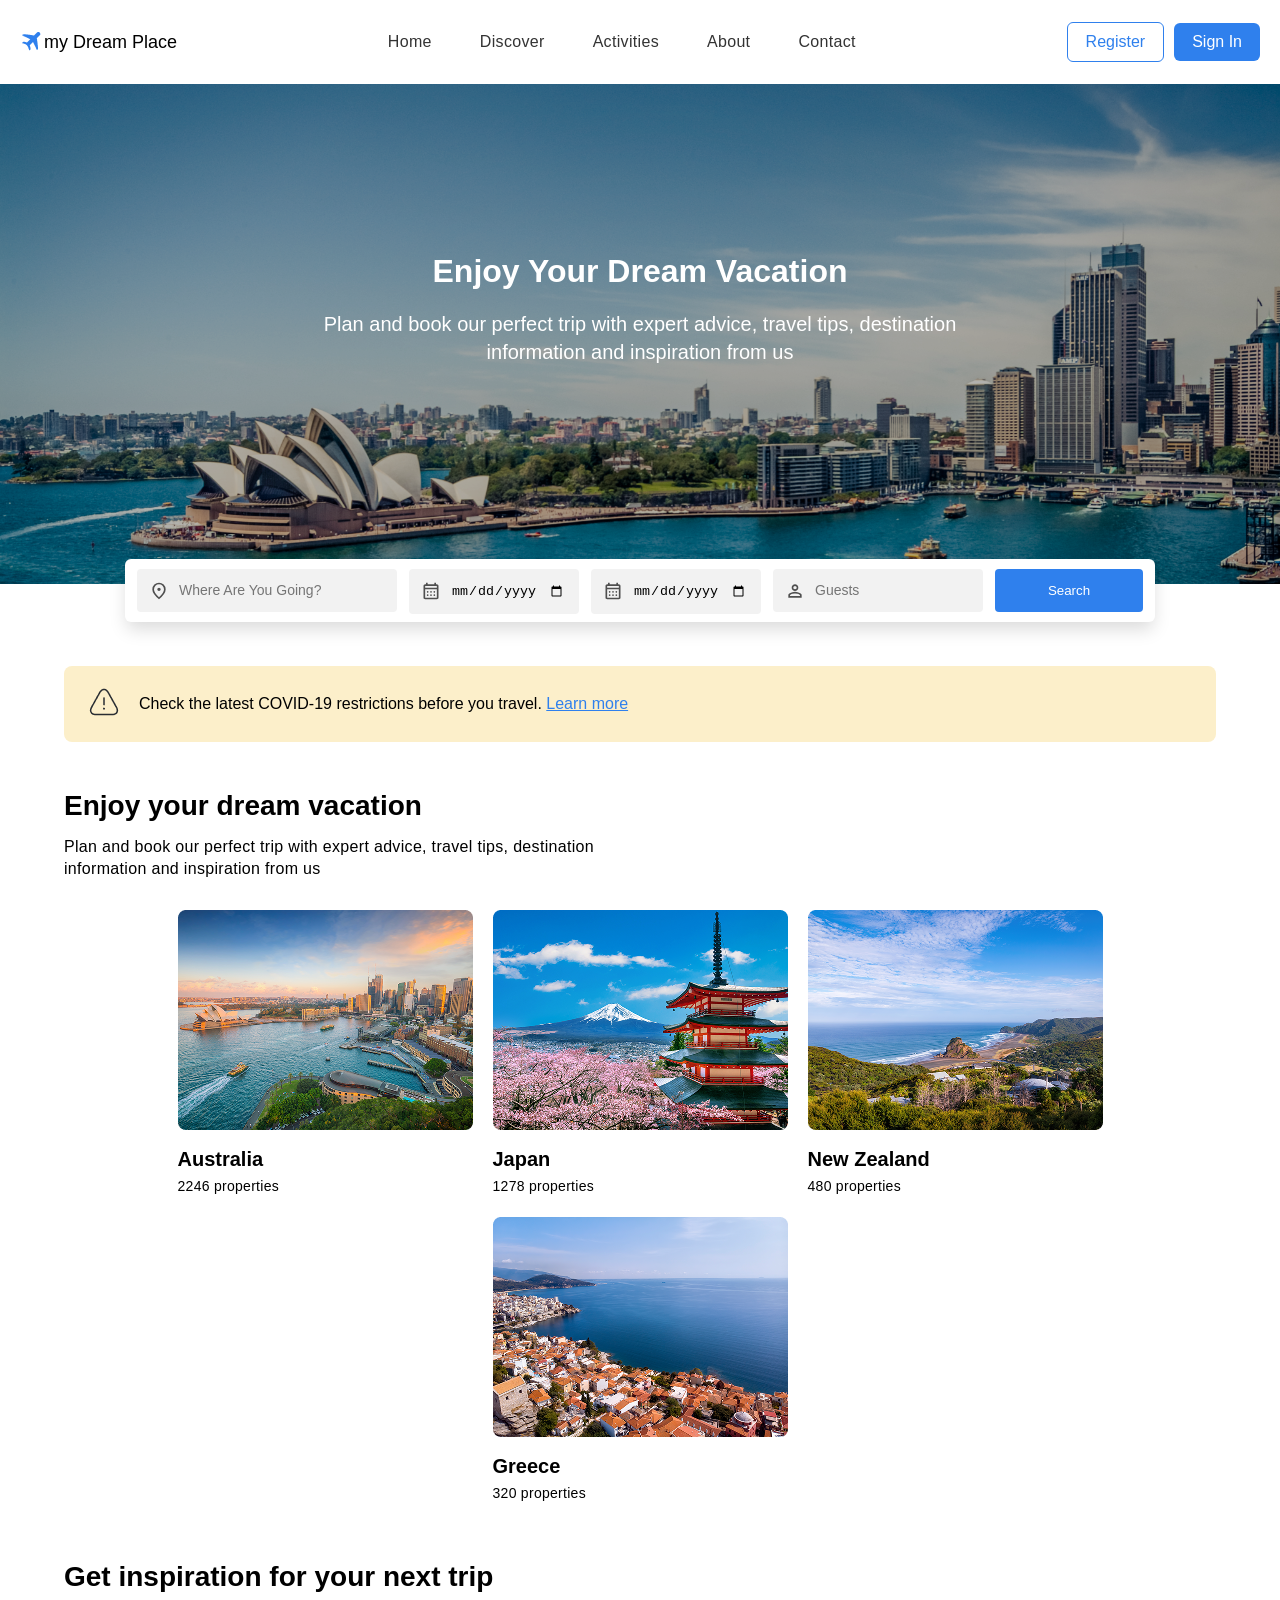
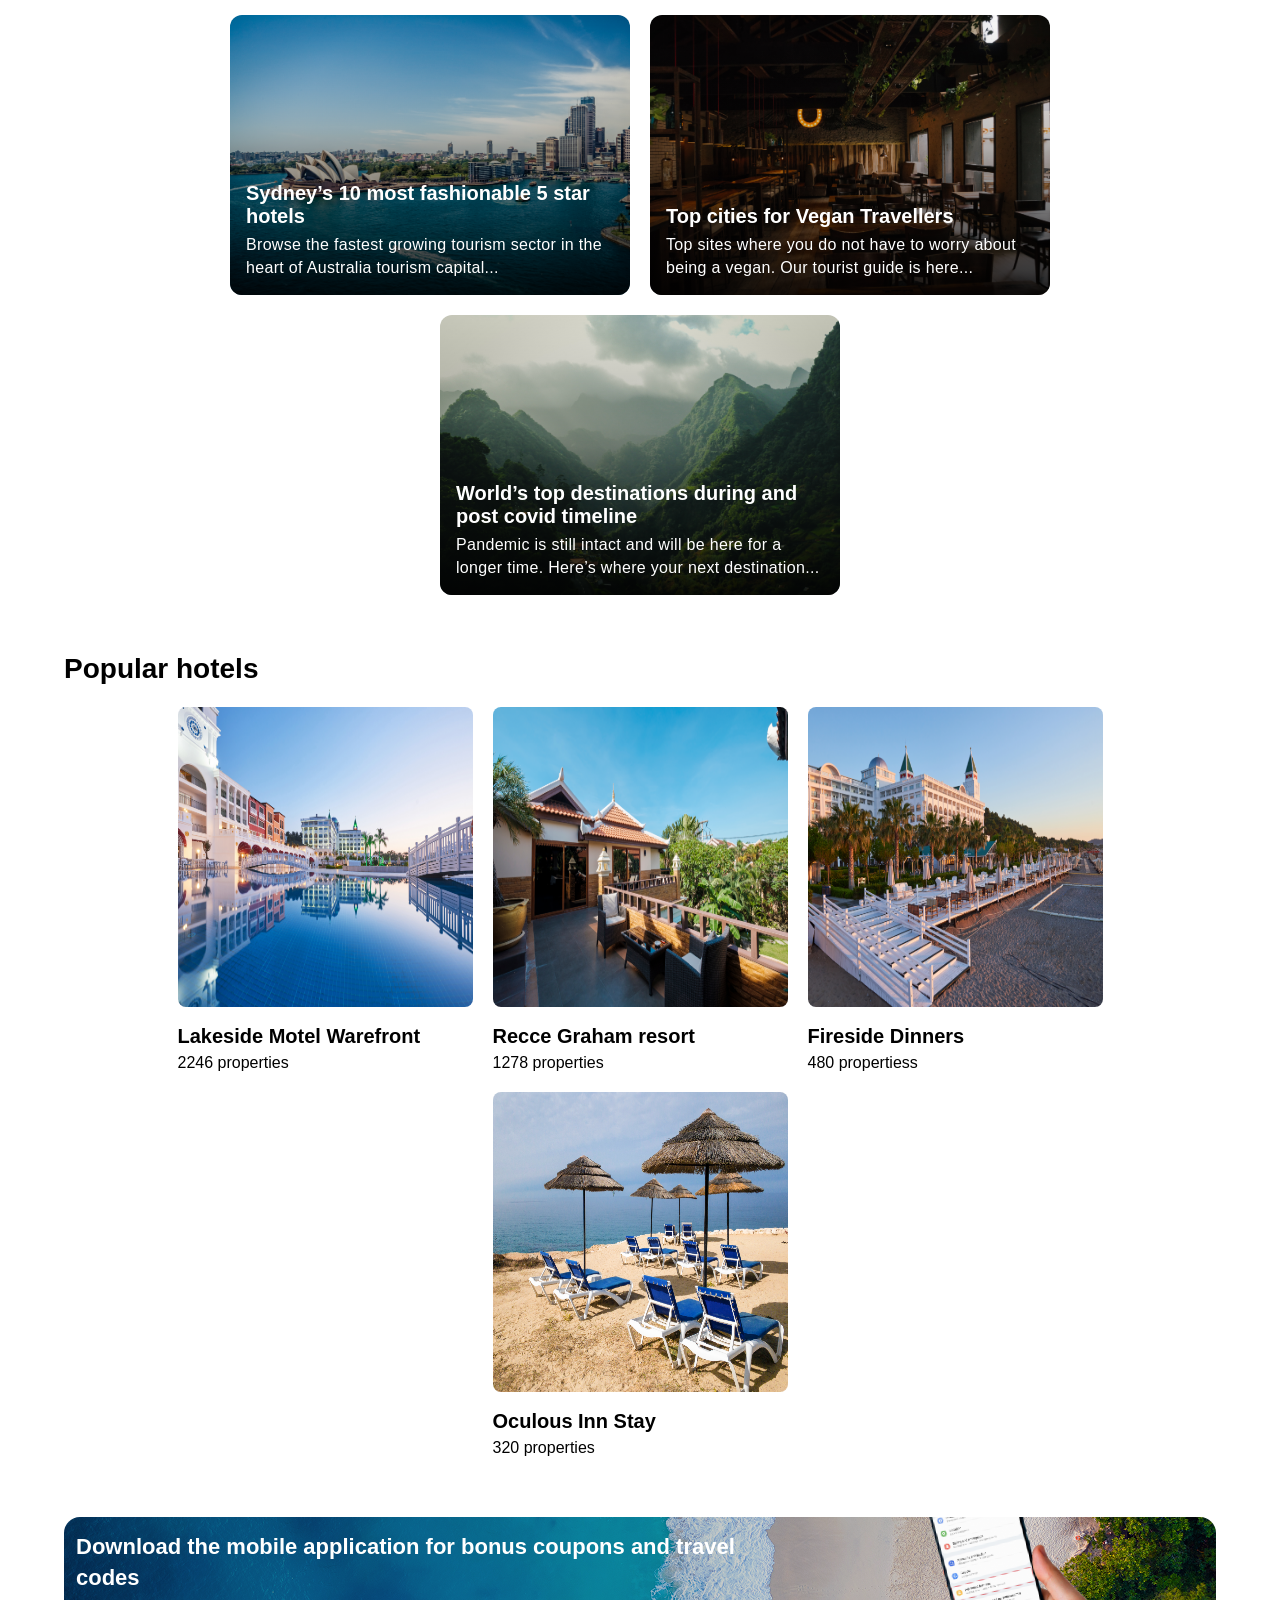
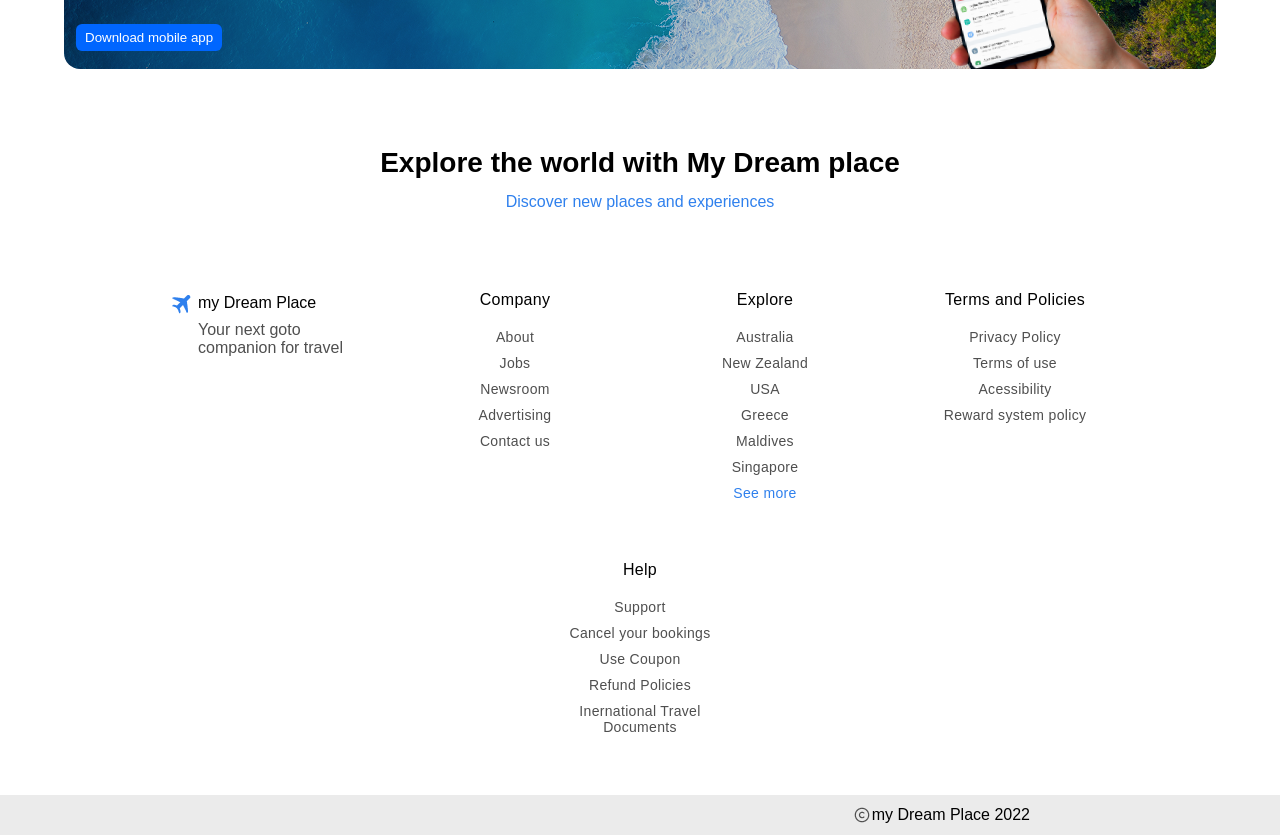
==== commit 8ed683ce: "header cambiado para ordenador" ====
--- a/index.html
+++ b/index.html
@@ -50,15 +50,15 @@
                         <img src="img/location_on_24dp_4F4F4F_FILL0_wght400_GRAD0_opsz24.svg" alt="">
                     </div>
                     <div class="dreamvacation_search-input inputtwo">
-                        <input type="text" placeholder="Check in date">
+                        <input type="date" placeholder="Check in date">
                         <img src="img/calendar_month_24dp_4F4F4F_FILL0_wght400_GRAD0_opsz24.svg" alt="">
                     </div>
                     <div class="dreamvacation_search-input inputtwo">
-                        <input type="text" placeholder="Check out date">
+                        <input type="date" placeholder="Check out date">
                         <img src="img/calendar_month_24dp_4F4F4F_FILL0_wght400_GRAD0_opsz24.svg" alt="">
                     </div>
                     <div class="dreamvacation_search-input inputthree">
-                        <input type="text" placeholder="Guests">
+                        <input type="number" placeholder="Guests">
                         <img src="img/person_24dp_4F4F4F_FILL0_wght400_GRAD0_opsz24.svg" alt="">
                     </div>
                     <button>Search</button>                    
--- a/style.css
+++ b/style.css
@@ -608,6 +608,59 @@
 }
 
 @media screen and (min-width: 1240px) {
+    /* header */
+
+    nav ul {
+        display: block;
+    }
+
+    .header_dreamplace--account {
+        display: block;
+        display: flex;
+        gap: 10px;
+        align-items: center;
+    }
+
+    nav{
+        display: flex;
+        align-items: center;
+    }
+    
+    nav div {
+        display: none;
+    }
+
+    nav ul{
+        display: flex;
+        gap: 48px;
+    }
+
+    .nav-element a{
+        text-decoration: none;
+        color: var(--text-color);
+        letter-spacing: 0.02em;
+        font-weight: 400;
+    }
+
+    .header_account--login, .header_account--register {
+        cursor: pointer;
+        user-select: none;
+    }
+
+    .header_account--register {
+        color: var(--button-color);
+        padding: 10px 18px;
+        border: 1px solid var(--button-color);
+        border-radius: 6px;
+    }
+
+    .header_account--login {
+        color: var(--principal-color);
+        padding: 10px 18px;
+        background-color: var(--button-color);
+        border-radius: 6px;
+    }
+
     /* inputs */
     .inputone{
         max-width: 260px;
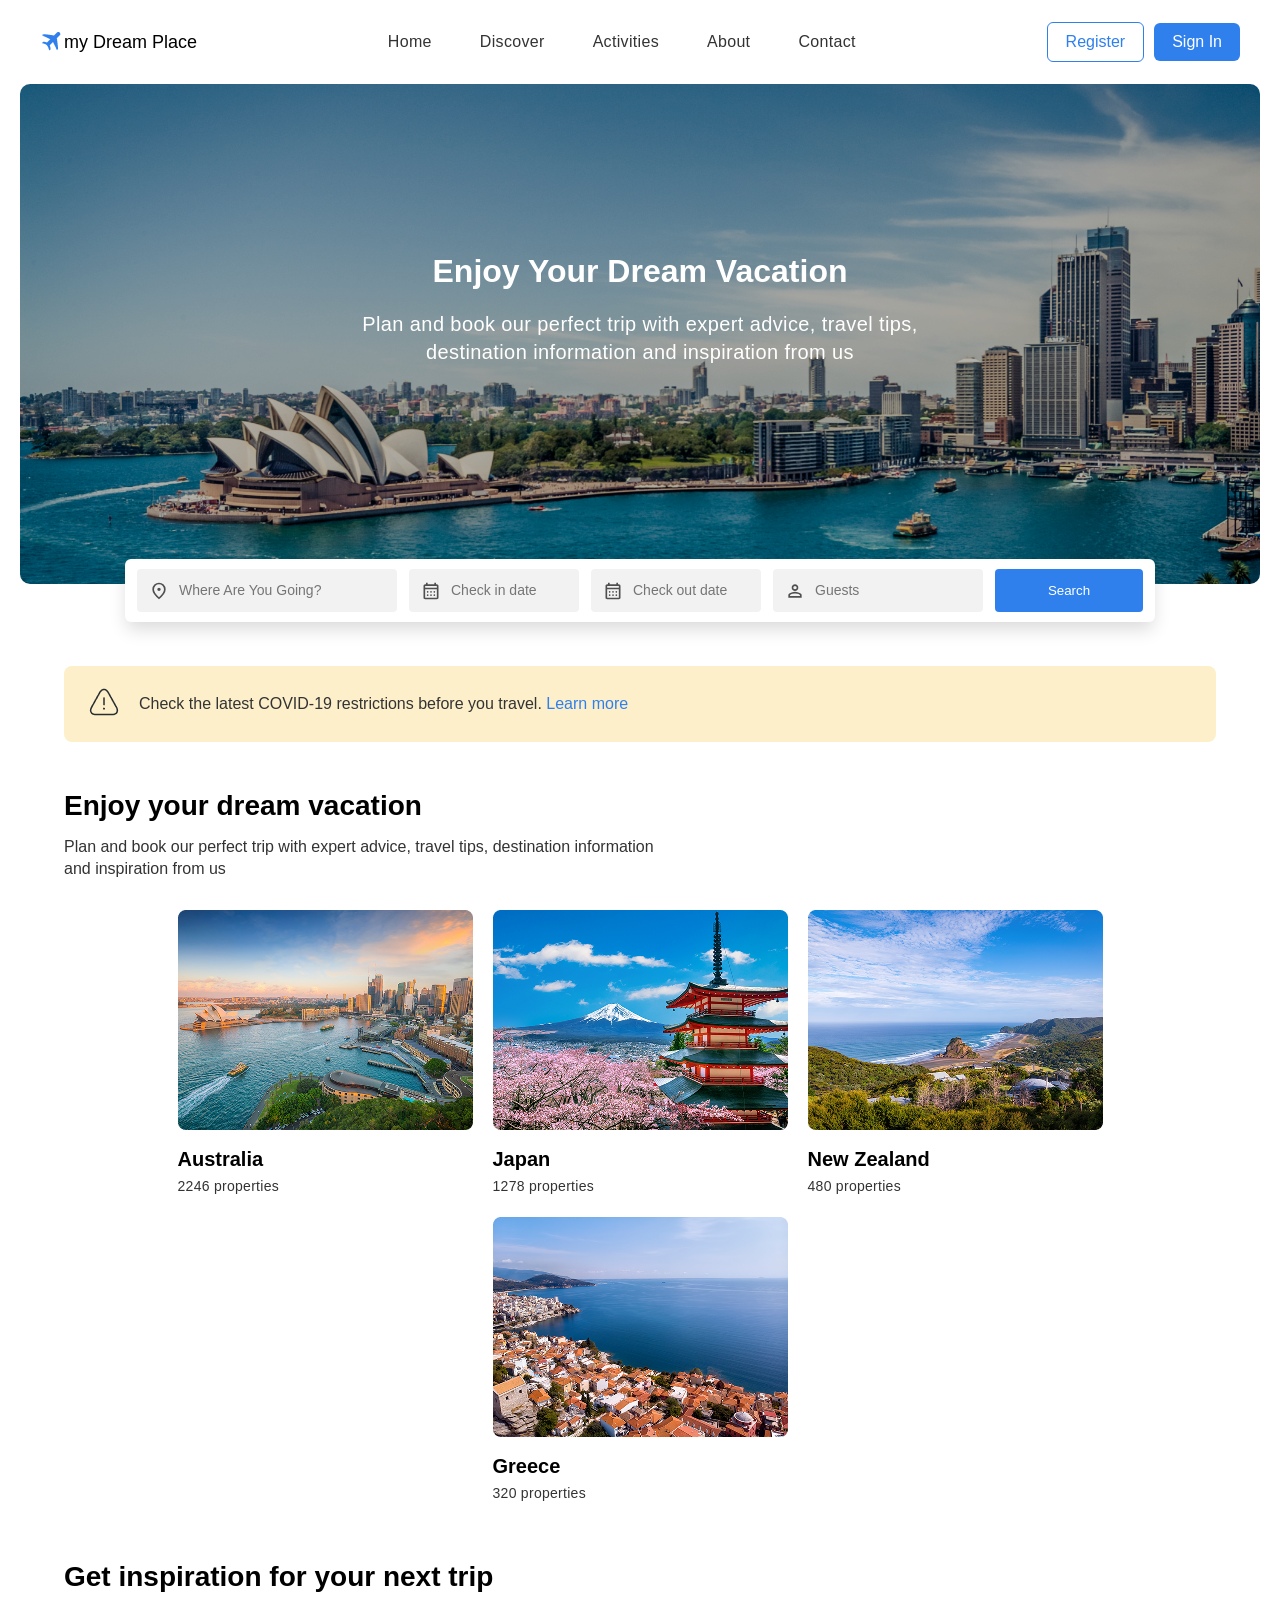
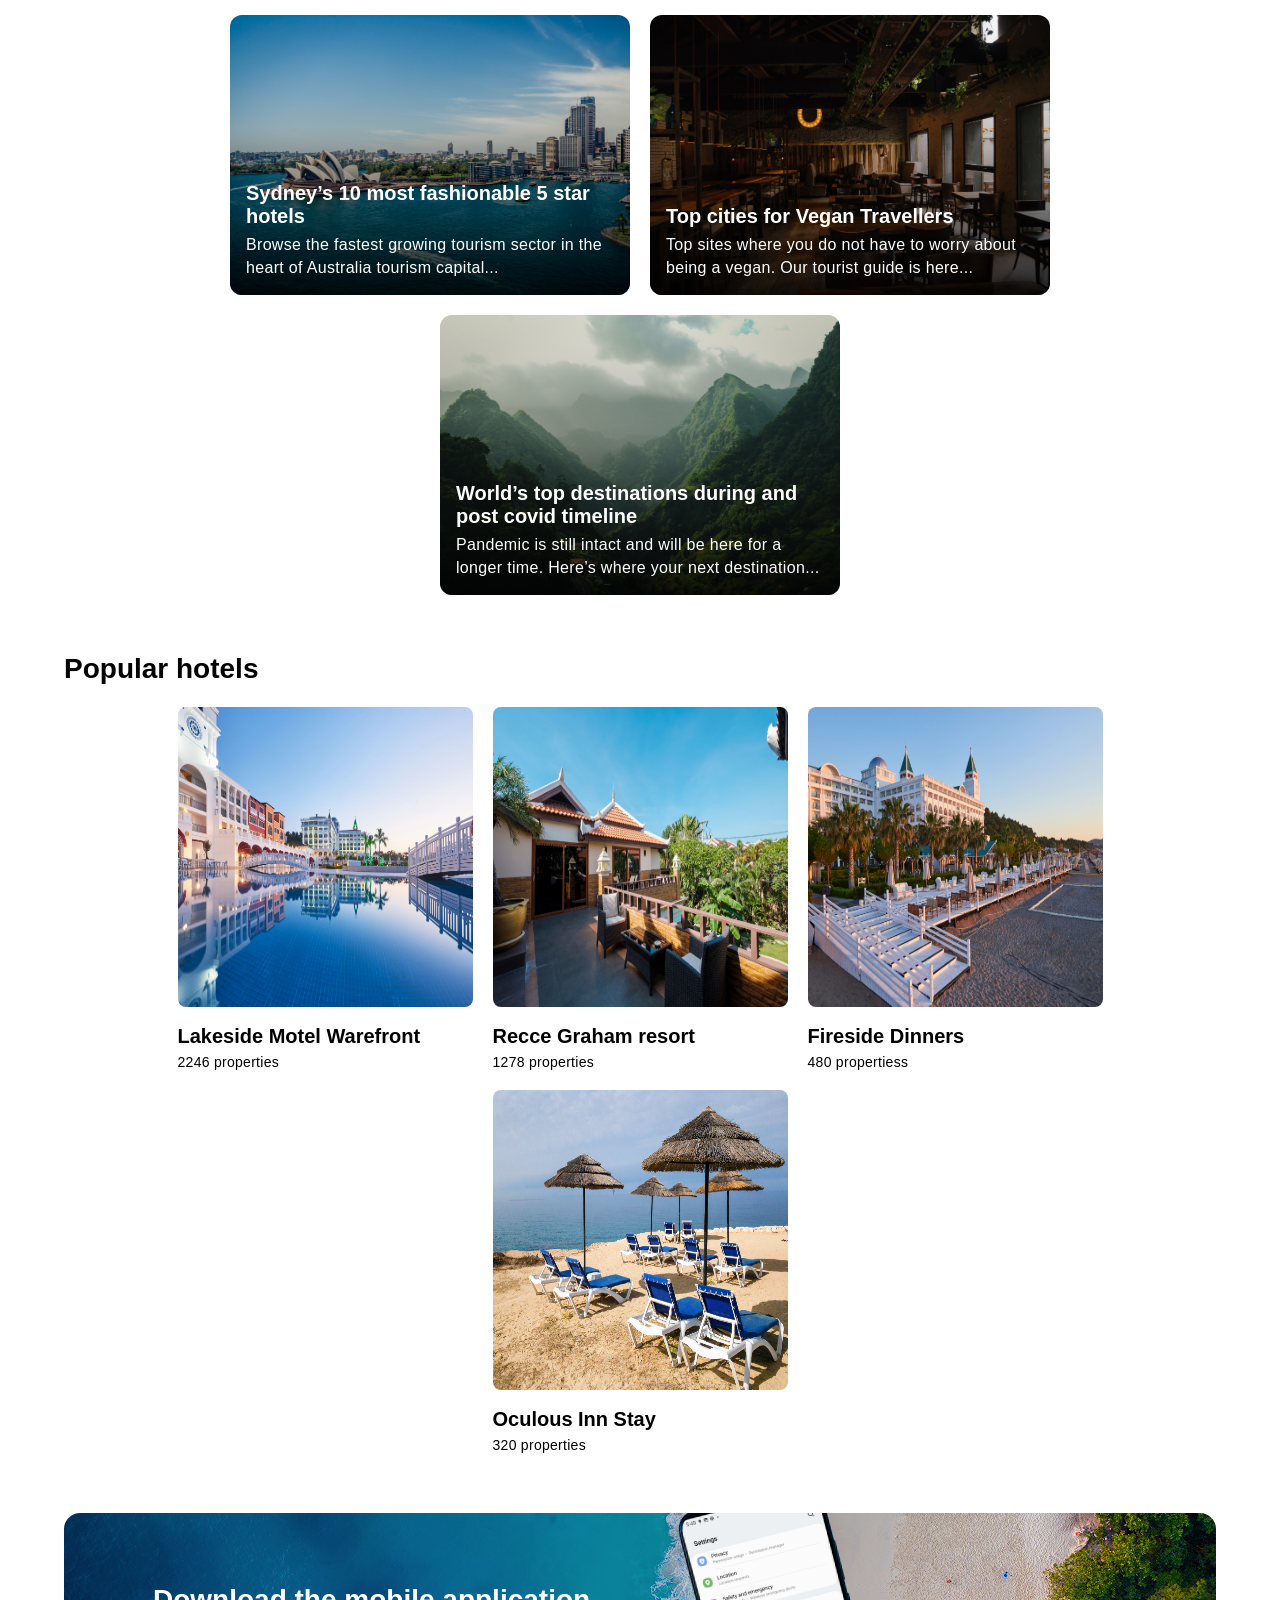
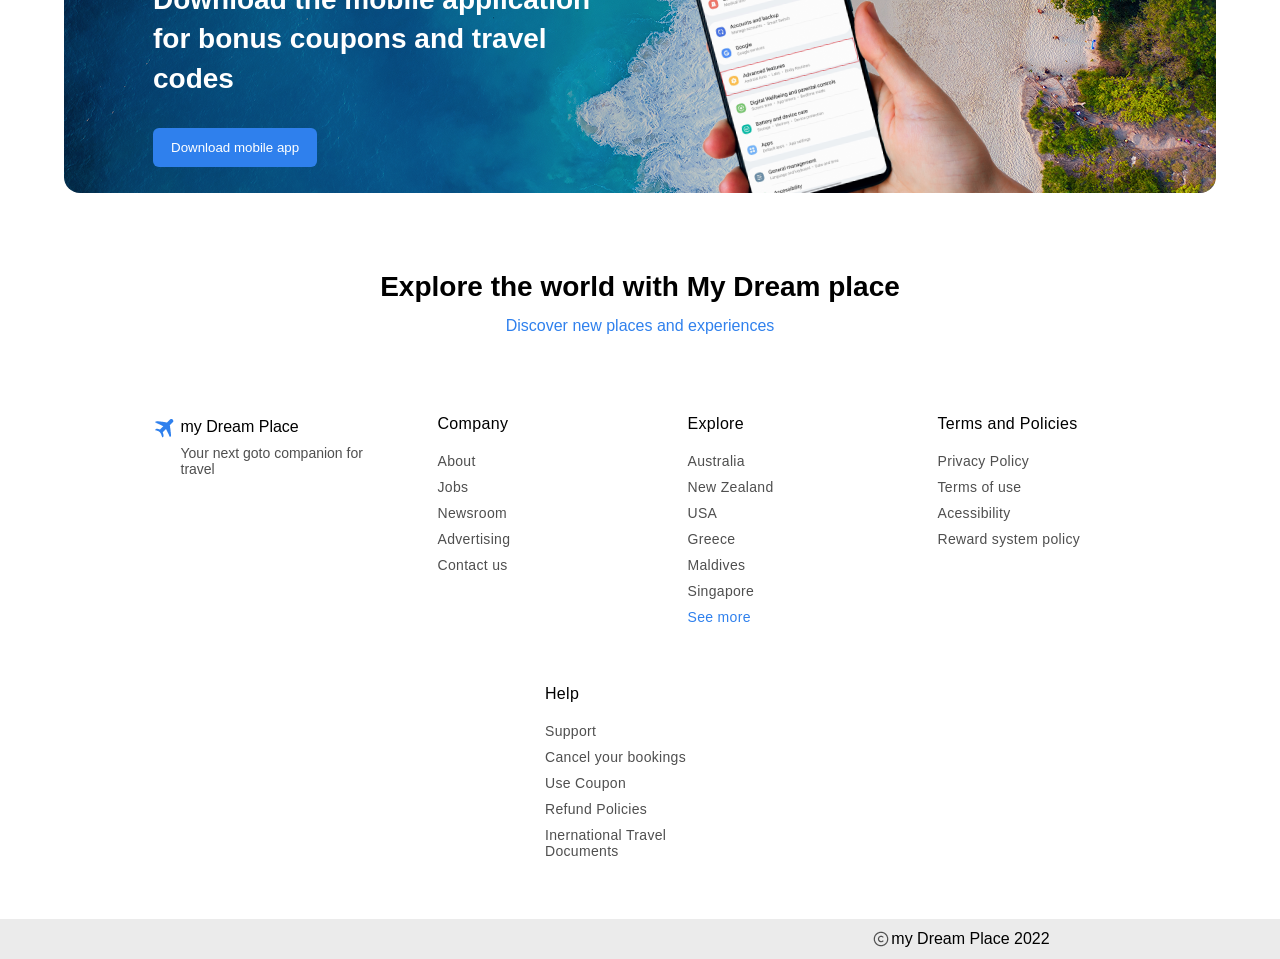
==== commit 3be7b39d: "Retoques finalizados" ====
--- a/index.html
+++ b/index.html
@@ -46,15 +46,15 @@
             <div class="main_dreamvacation--search">
                 <div class="main_search">
                     <div class="dreamvacation_search-input inputone">
-                        <input type="text" placeholder="Where Are You Going?">
+                        <input  type="text" placeholder="Where Are You Going?">
                         <img src="img/location_on_24dp_4F4F4F_FILL0_wght400_GRAD0_opsz24.svg" alt="">
                     </div>
                     <div class="dreamvacation_search-input inputtwo">
-                        <input type="date" placeholder="Check in date">
+                        <input type="text" placeholder="Check in date" onfocus="this.type='date'" onblur="if(!this.value) this.type='text'">
                         <img src="img/calendar_month_24dp_4F4F4F_FILL0_wght400_GRAD0_opsz24.svg" alt="">
                     </div>
                     <div class="dreamvacation_search-input inputtwo">
-                        <input type="date" placeholder="Check out date">
+                        <input type="text" placeholder="Check out date" onfocus="this.type='date'" onblur="if(!this.value) this.type='text'">
                         <img src="img/calendar_month_24dp_4F4F4F_FILL0_wght400_GRAD0_opsz24.svg" alt="">
                     </div>
                     <div class="dreamvacation_search-input inputthree">
--- a/style.css
+++ b/style.css
@@ -34,6 +34,7 @@
 header{
     display: flex;
     width: 100%;
+    max-width: 1240px;
     justify-content: space-between;
     padding: 22px 20px;
 }
@@ -81,7 +82,7 @@
     height: 100%;
     filter: brightness(0.7);
     object-fit: cover;
-    object-position: 50% 25%;
+    object-position: 50% 30%;
 }
 
 .main_dreamvacation--text {
@@ -96,6 +97,10 @@
 .main_dreamvacation--text h1{
     margin-bottom: 20px;
     font-size: 32px;
+}
+
+.main_dreamvacation--text p {
+    letter-spacing: 0.02em;
 }
 
 .main_dreamvacation--search {
@@ -134,6 +139,10 @@
     width: 100%;
 }
 
+.dreamvacation_search-input input[type="date"]::-webkit-calendar-picker-indicator {
+    display: none;
+}
+
 .dreamvacation_search-input input{
     background-color: var(--input-color);
     border-radius: 4px;
@@ -176,10 +185,12 @@
 
 .main_covid--text{
     font-size: 16px;
+    color: var(--text-color);
 }
 
 .main_covid--text span a {
     color: var(--button-color);
+    text-decoration: none;
 }
 
 /* TRAVEL HELP */
@@ -198,8 +209,8 @@
 .help_choose-country p {
     font-size: 16px;
     line-height: 1.4;
-    letter-spacing: 0.02em;
     margin-bottom: 30px;
+    color: var(--text-color);
 }
 
 .help_choose-country h2{
@@ -227,7 +238,7 @@
     font-size: 20px;
 }
 
-.country_option--text p{
+.country_option--text p, .hotels_option p{
     margin: 0;
     margin-top: 6px;
     font-size: 14px;
@@ -324,21 +335,21 @@
 .mobile_application {
     width: 90%;
     max-width: 1240px;
+    height: 280px;
 }
 
 .mobile_application1 {
     position: relative;
-    margin: 0 auto;
     border-radius: 16px;
     overflow: hidden; /* Corta la imagen de la playa en las esquinas redondeadas */
     display: flex;
     flex-direction: column;
-    align-items: space-between;
+    height: 100%;
 }
 
 .application_ad--img1 {
     width: 100%;
-    height: 280px;
+    height: 100%;
     position: absolute;
     z-index: 1;
 }
@@ -352,9 +363,9 @@
 
 .application_ad--img2 {
     position: absolute;
-    right: -100px; /* Lo fijamos al borde derecho */
-    bottom: -70px; /* Se apoya en la parte inferior */
-    height: 160%; /* Le damos suficiente altura para que sobresalga */
+    right: -30%; /* Lo fijamos al borde derecho */
+    bottom: -10%; /* Se apoya en la parte inferior */
+    height: 110%; /* Le damos suficiente altura para que sobresalga */
     z-index: 2;
 }
 
@@ -368,8 +379,8 @@
 .application_ad--text {
     position: relative;
     z-index: 3;
-    height: 152px;
-    padding: 10px 12px;
+    padding: 20px;
+    width: 70%;
     color: #ffffff;
     top: 10%;
 }
@@ -384,11 +395,12 @@
 
 .application_ad--text button {
     padding: 6px 9px;
-    background-color: #0066ff;
+    background-color: var(--button-color);
     color: white;
     border: none;
     border-radius: 6px;
     cursor: pointer;
+    user-select: none;
 }
 
 .mobile_application--text {
@@ -432,6 +444,10 @@
     justify-content: center;
 }
 
+.footer_dreamplace-item{
+    width: 190px;
+}
+
 .footer_dreamplace--logo {
     width: 225px;
     height: 70px;
@@ -440,6 +456,7 @@
 .footer_dreamplace--logo p{
     color: var(--gray-text-color);
     margin-top: 6px;
+    font-size: 14px;
 }
 
 .copy {
@@ -465,9 +482,6 @@
     letter-spacing: 0.02rem;
 }
 
-.footer_dreamplace-item{
-    width: 190px;
-}
 
 .footer_dreamplace-item ul {
     margin-top: 20px;
@@ -573,9 +587,9 @@
 
     .application_ad--img2 {
         height: auto;
-        right: -0%;
-        bottom: -50%;
-        height: 200%;
+        right: -20%;
+        bottom: -30%;
+        height: 150%;
     }
 
     /* footer */
@@ -660,6 +674,14 @@
         background-color: var(--button-color);
         border-radius: 6px;
     }
+    /* main */
+    .main_dreamvacation--img {
+        max-width: 1240px;
+    }
+
+    .main_dreamvacation--img img{
+        border-radius: 10px;
+    }
 
     /* inputs */
     .inputone{
@@ -688,6 +710,38 @@
 
     /* copy */
     .copy {
-        padding-right: 250px;
-    }
+        padding-right: 18%;
+    }
+
+ /* AD */
+
+    .application_ad--text{
+        margin-left: 69px;
+        top: 15%;
+    }
+
+    .application_ad--text h2{
+        margin: 0;
+        margin-top: 5px;
+        font-size: 28px;
+        margin-bottom: 30px;
+        width: 580px;
+    }
+
+    .application_ad--img2 {
+        height: auto;
+        right: 5%;
+        bottom: -50%;
+        height: 180%;
+    }
+
+    .application_ad--text button {
+        padding: 12px 18px;
+    }
+
+    /* footer */
+    .footer_dreamplace-item {
+        text-align: start;
+    }
+
 }
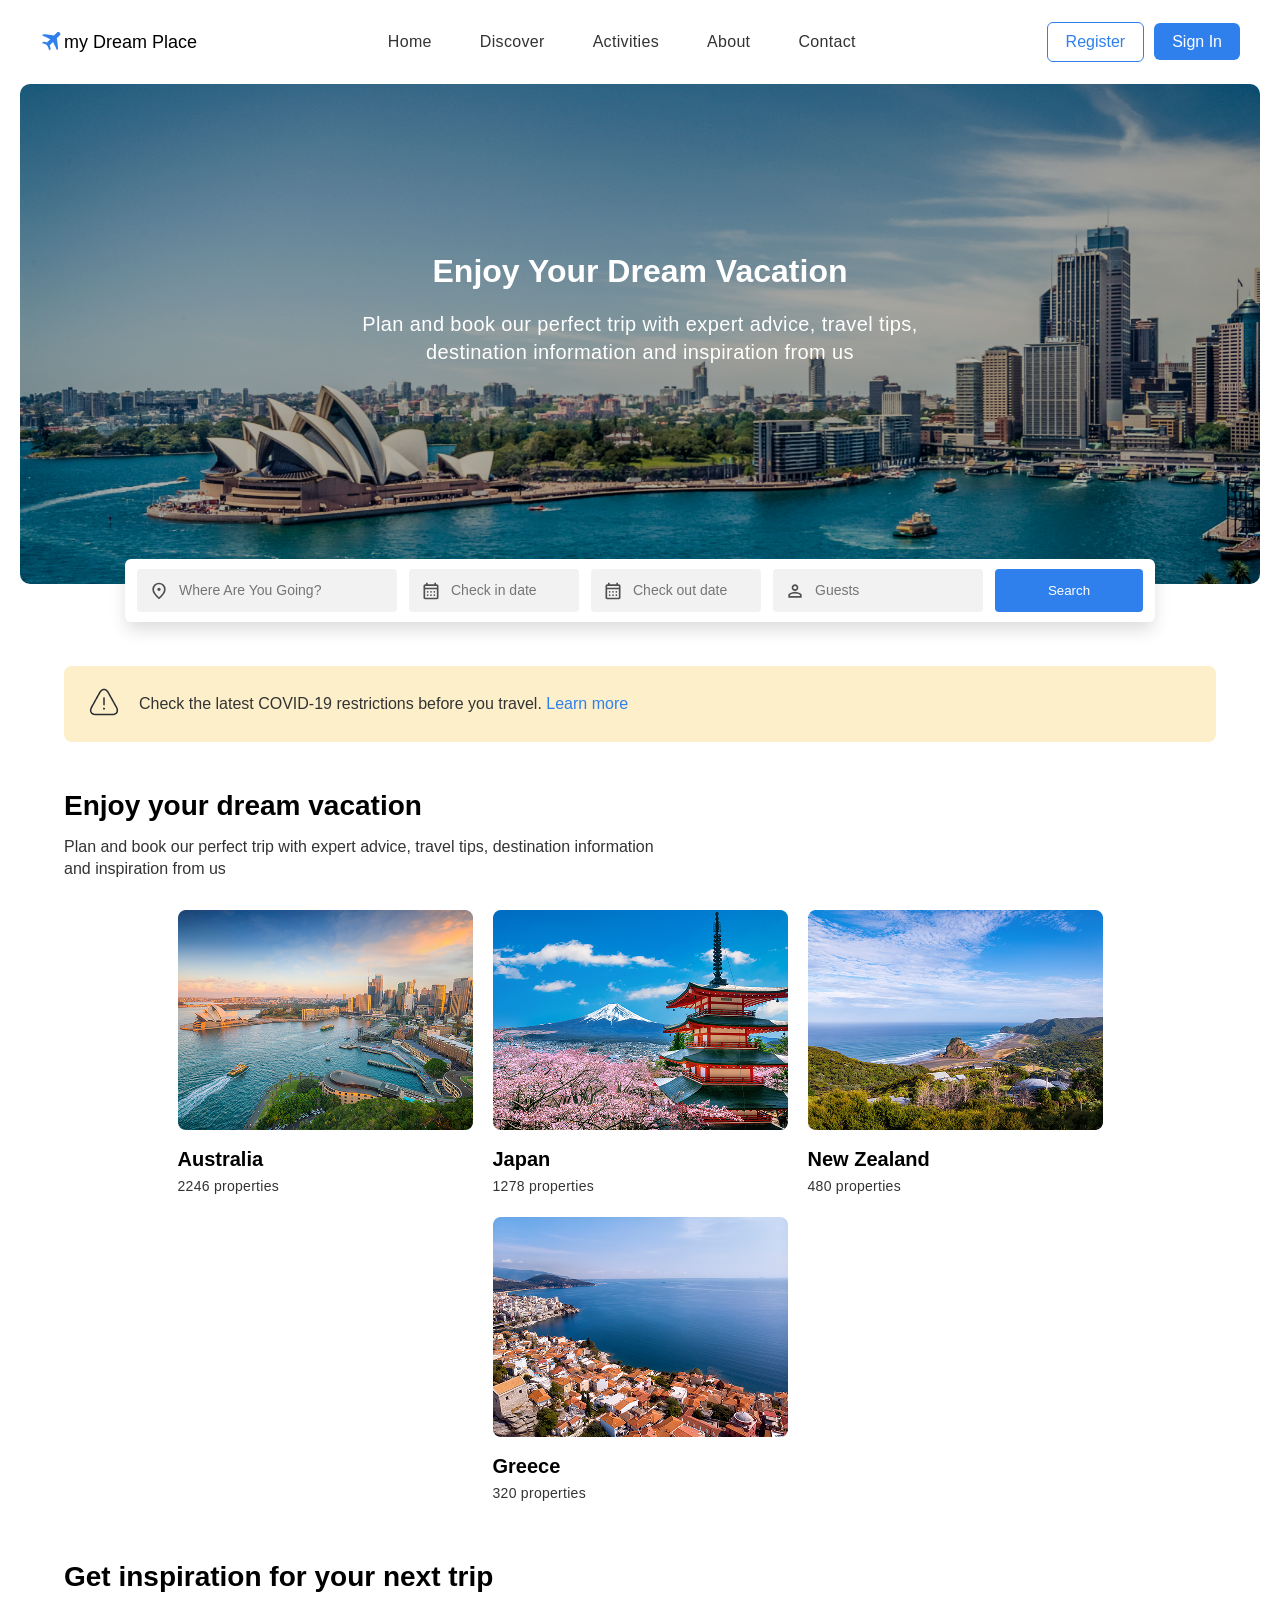
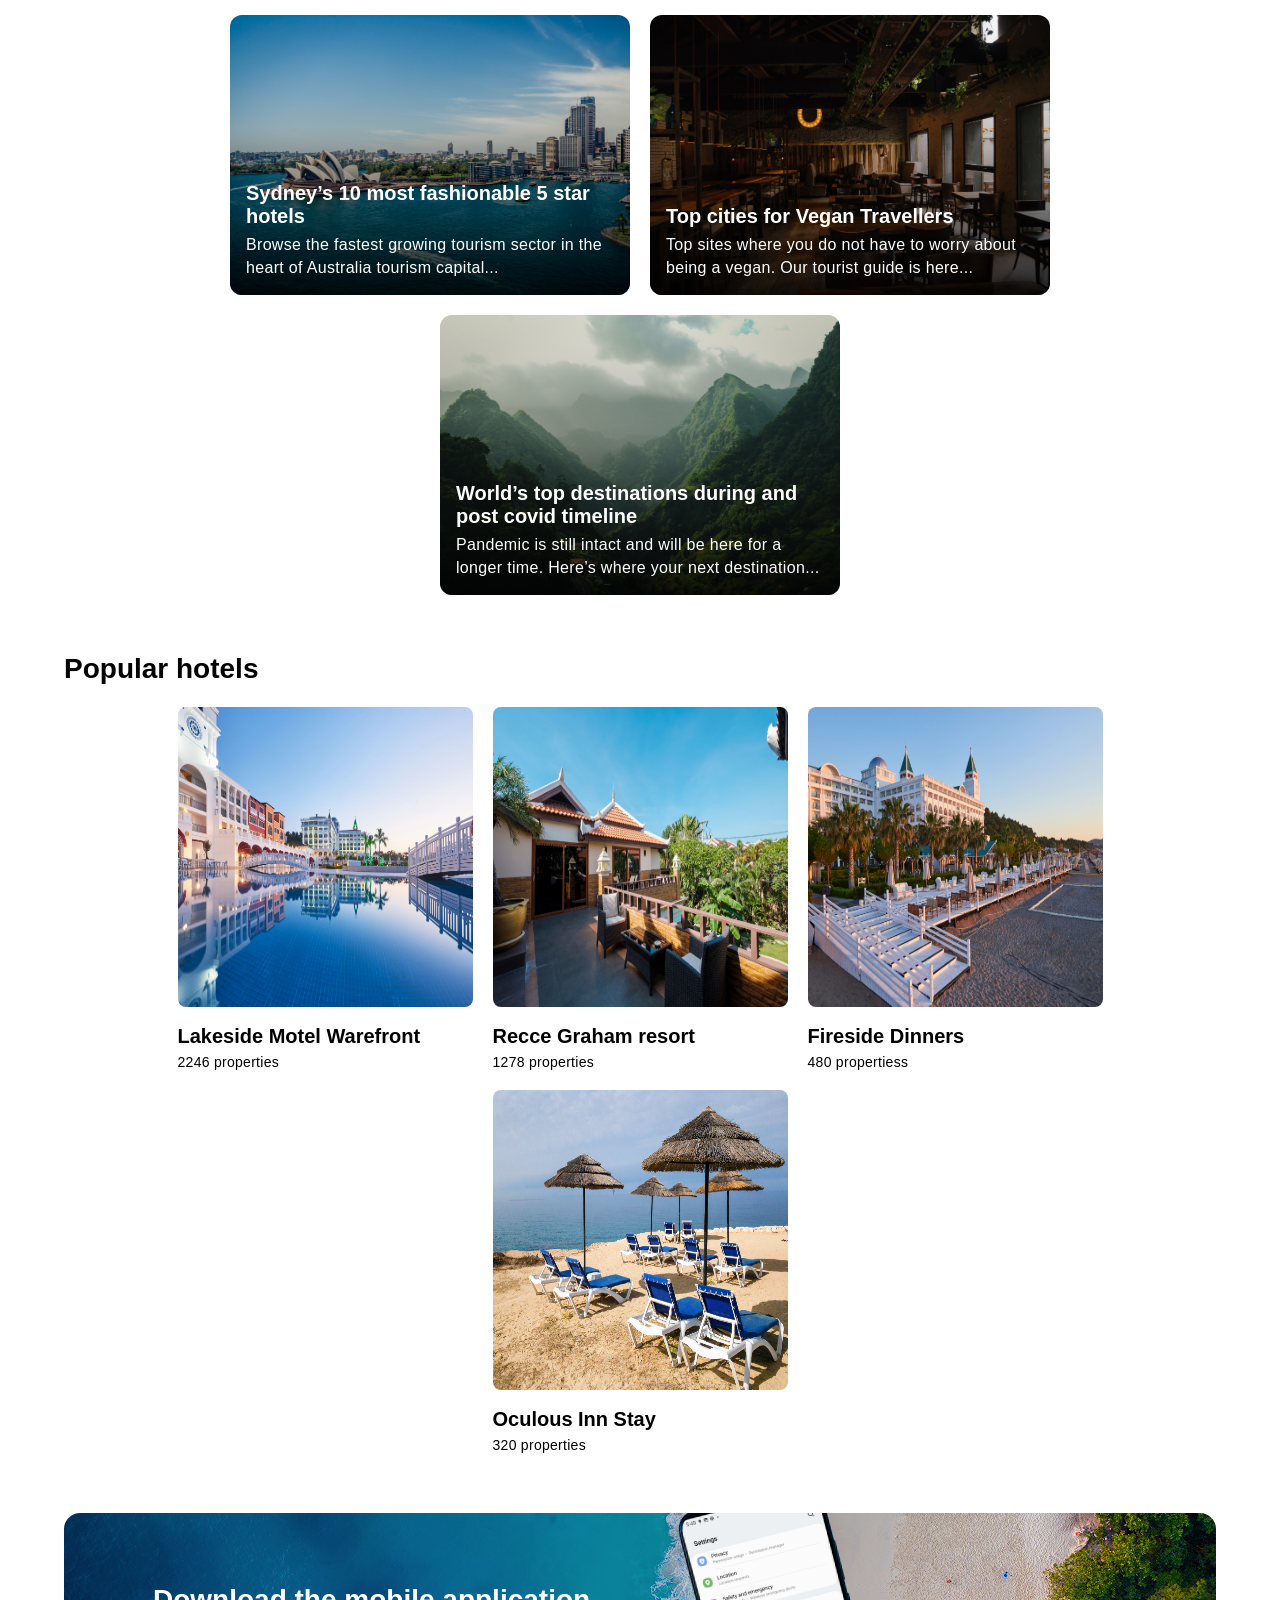
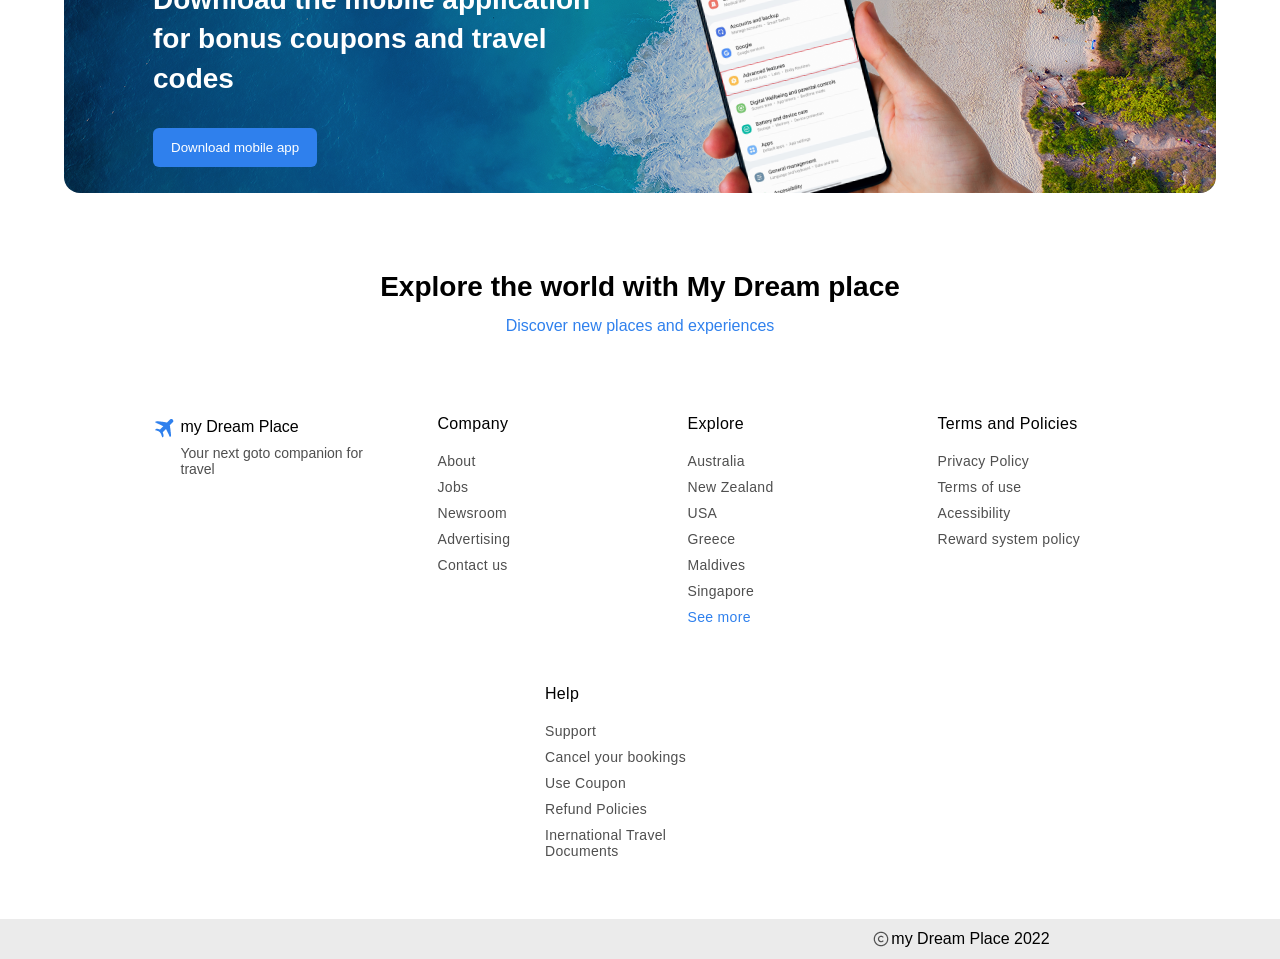
==== commit e772a7c4: "Haciendo el Sign in" ====
--- a/index.html
+++ b/index.html
@@ -30,7 +30,7 @@
                 <p>Register</p>
             </div>
             <div class="header_account--login">
-                <p>Sign In</p>
+                <p><a href="pages/account/signin.html">Sign In</a></p>
             </div>
         </div>
     </header>
--- a/style.css
+++ b/style.css
@@ -668,7 +668,8 @@
         border-radius: 6px;
     }
 
-    .header_account--login {
+    .header_account--login a {
+        text-decoration: none;
         color: var(--principal-color);
         padding: 10px 18px;
         background-color: var(--button-color);
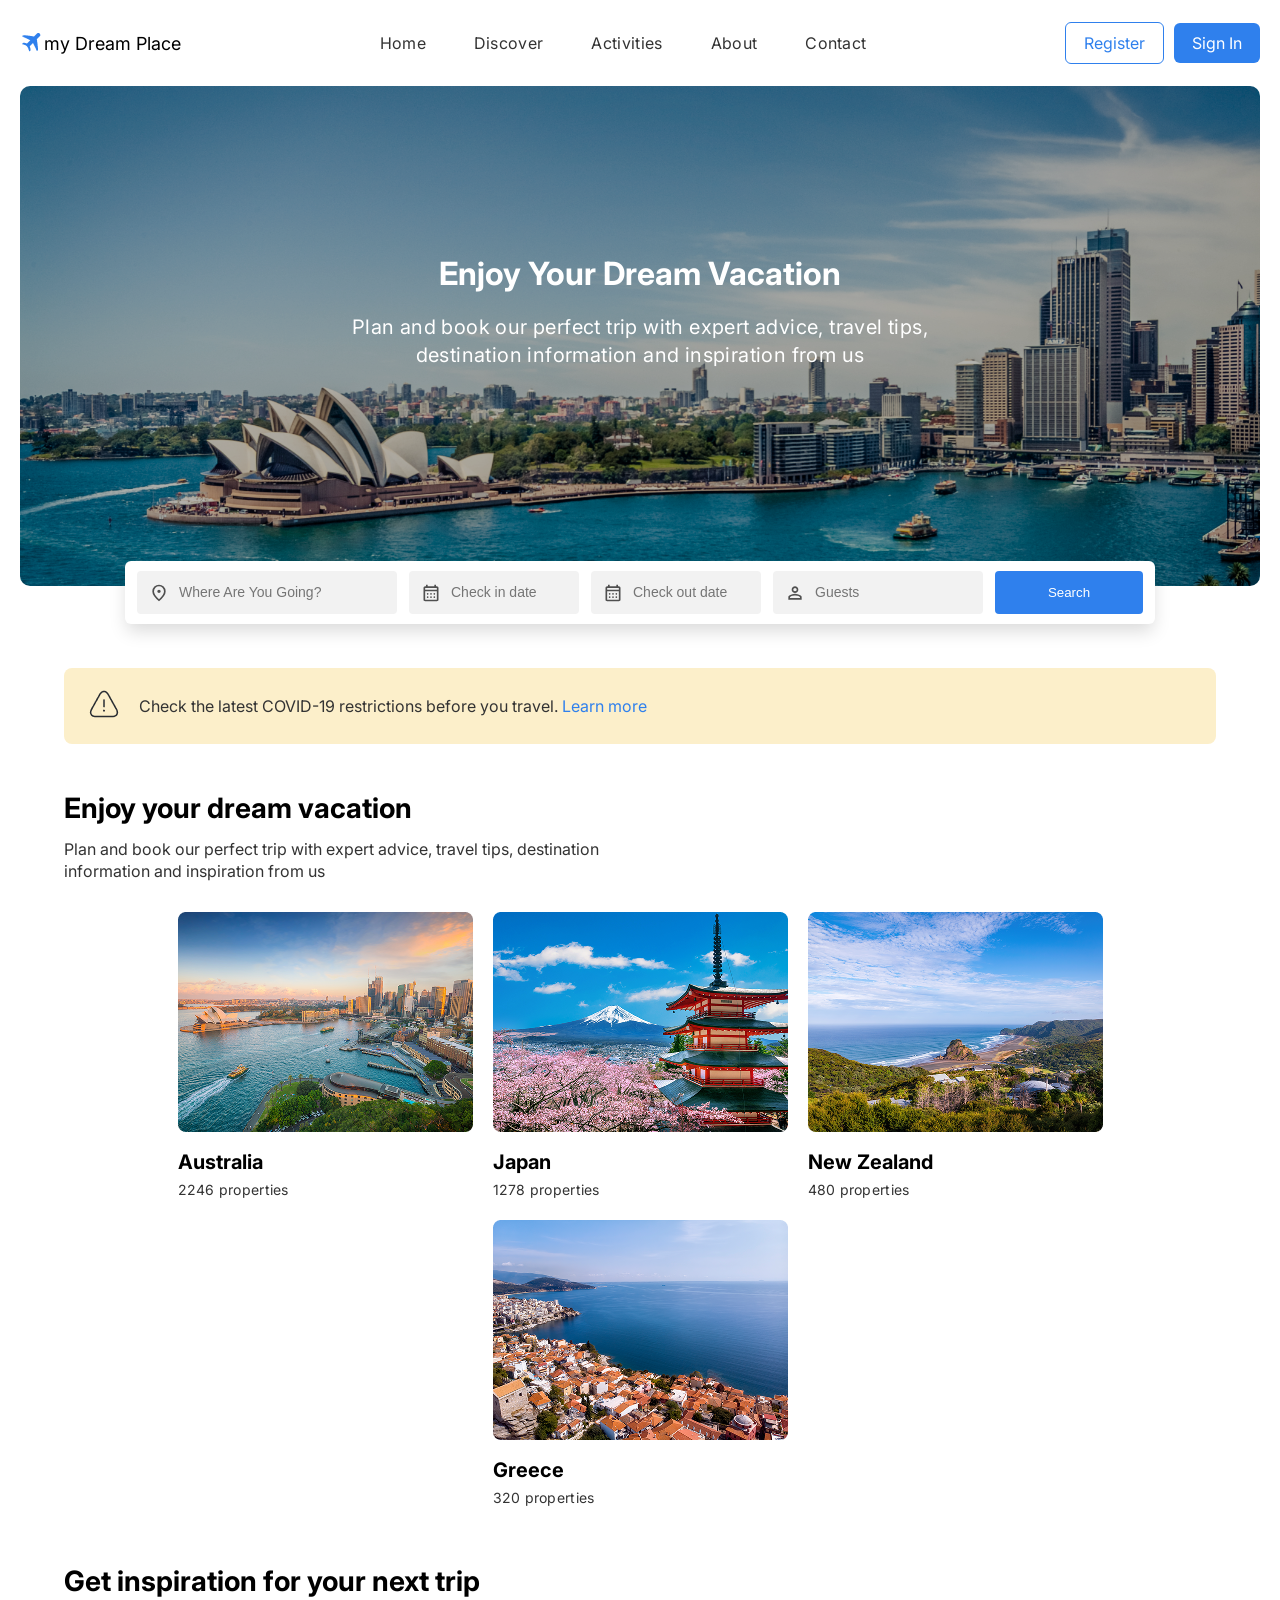
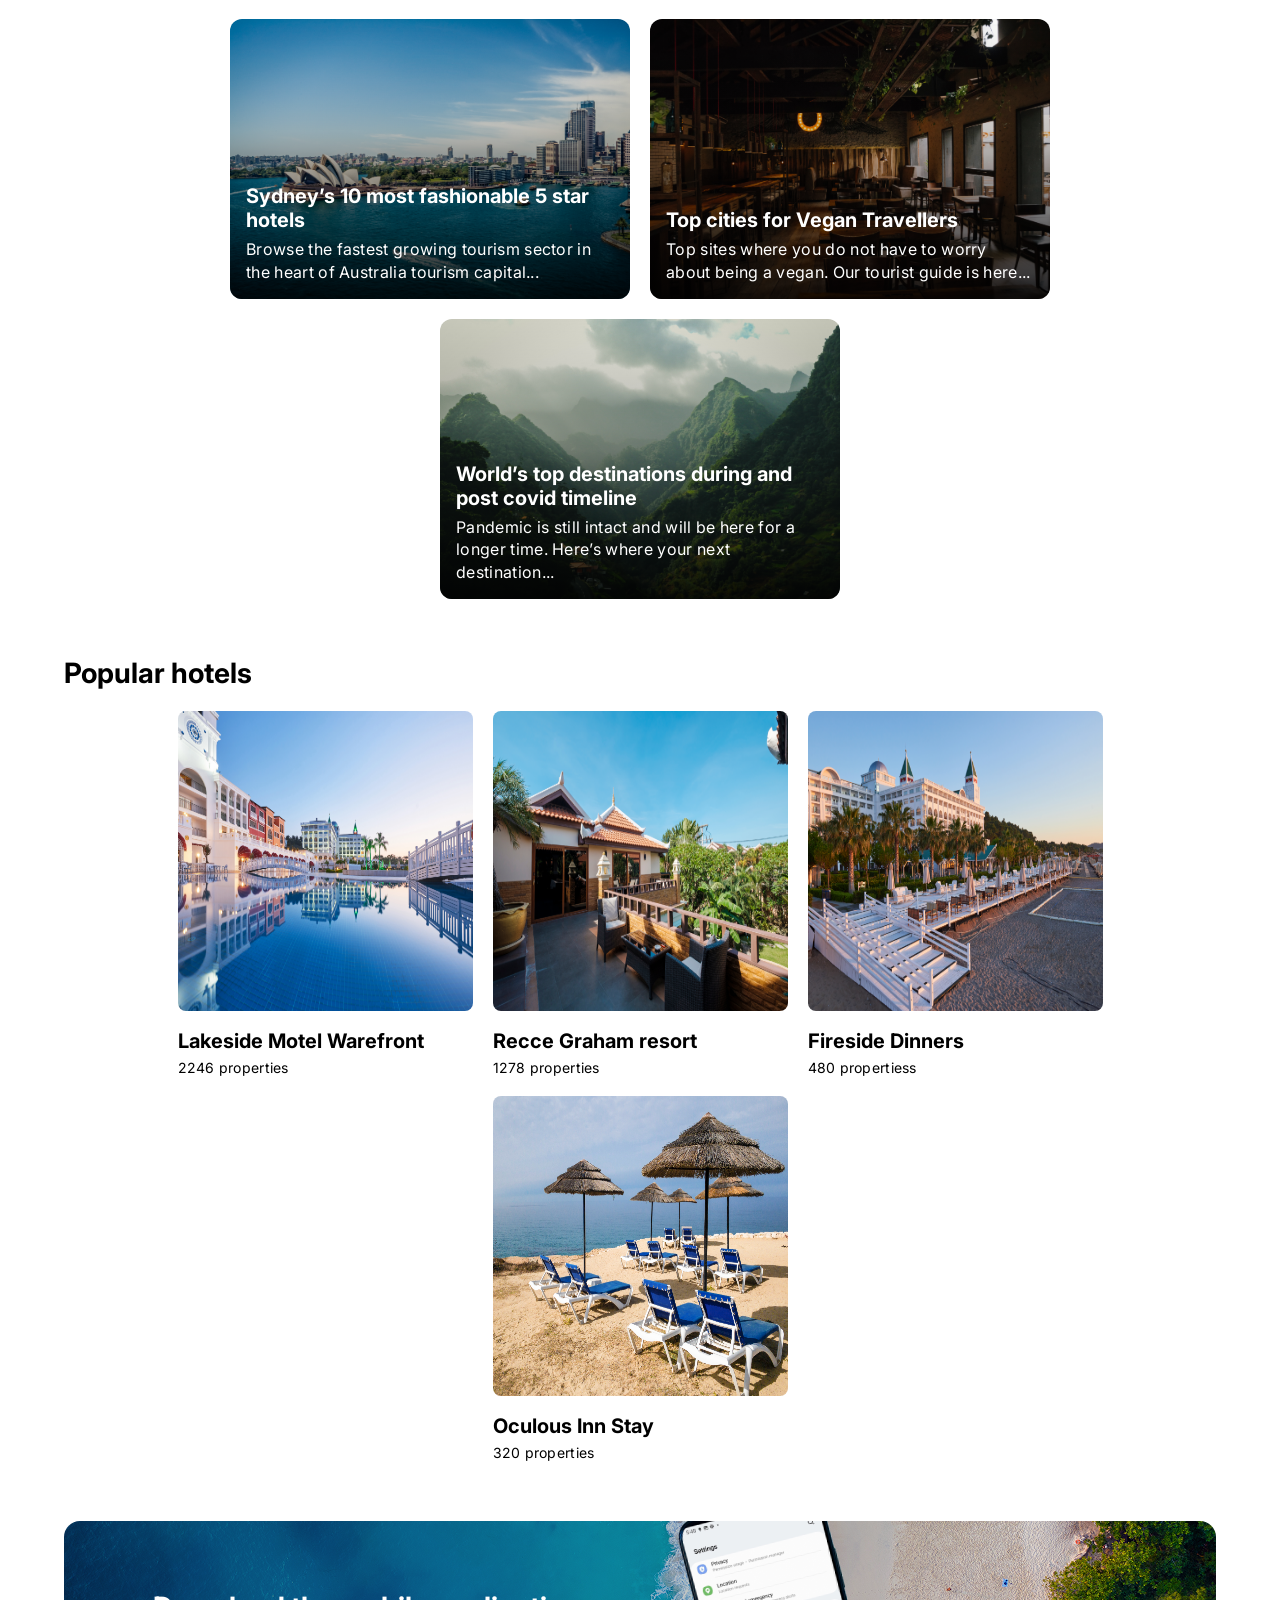
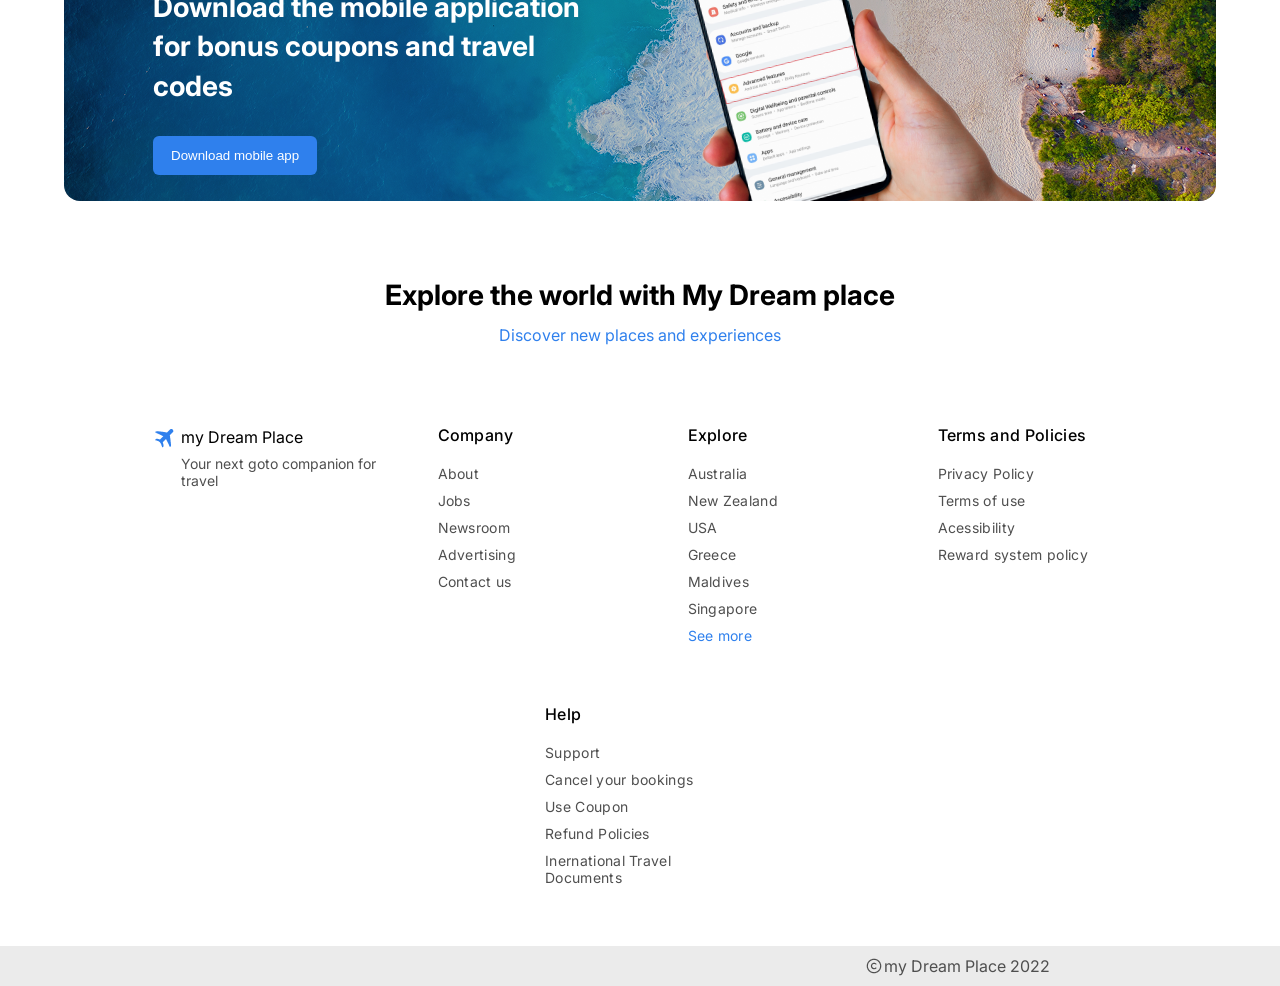
==== commit d5bce605: "Cambio del color del copyright al gris" ====
--- a/index.html
+++ b/index.html
@@ -6,6 +6,9 @@
     <title>Document</title>
     <link rel="stylesheet" href="style.css">
     <link rel="stylesheet" href="https://fonts.googleapis.com/css2?family=Material+Symbols+Outlined:opsz,wght,FILL,GRAD@24,400,0,0&icon_names=menu" />
+    <link rel="preconnect" href="https://fonts.googleapis.com">
+    <link rel="preconnect" href="https://fonts.gstatic.com" crossorigin>
+    <link href="https://fonts.googleapis.com/css2?family=Inter:wght@300;400;500;600;700&display=swap" rel="stylesheet">
 </head>
 <body>
     <header>
--- a/style.css
+++ b/style.css
@@ -23,6 +23,7 @@
     display: flex;
     flex-direction: column;
     align-items: center;
+    font-family: "Inter";
 }
 
 .none{
@@ -36,7 +37,7 @@
     width: 100%;
     max-width: 1240px;
     justify-content: space-between;
-    padding: 22px 20px;
+    padding:22px 20px;
 }
 
 .header_dreamplace--logo {
@@ -469,6 +470,7 @@
     margin-top: 60px;
     padding: 10px 50px 10px 0;
     gap: 2px;
+    color: var(--gray-text-color);
 }
 
 .copy-logo{
@@ -623,6 +625,9 @@
 
 @media screen and (min-width: 1240px) {
     /* header */
+    header{
+        padding:22px 0px;
+    }
 
     nav ul {
         display: block;
